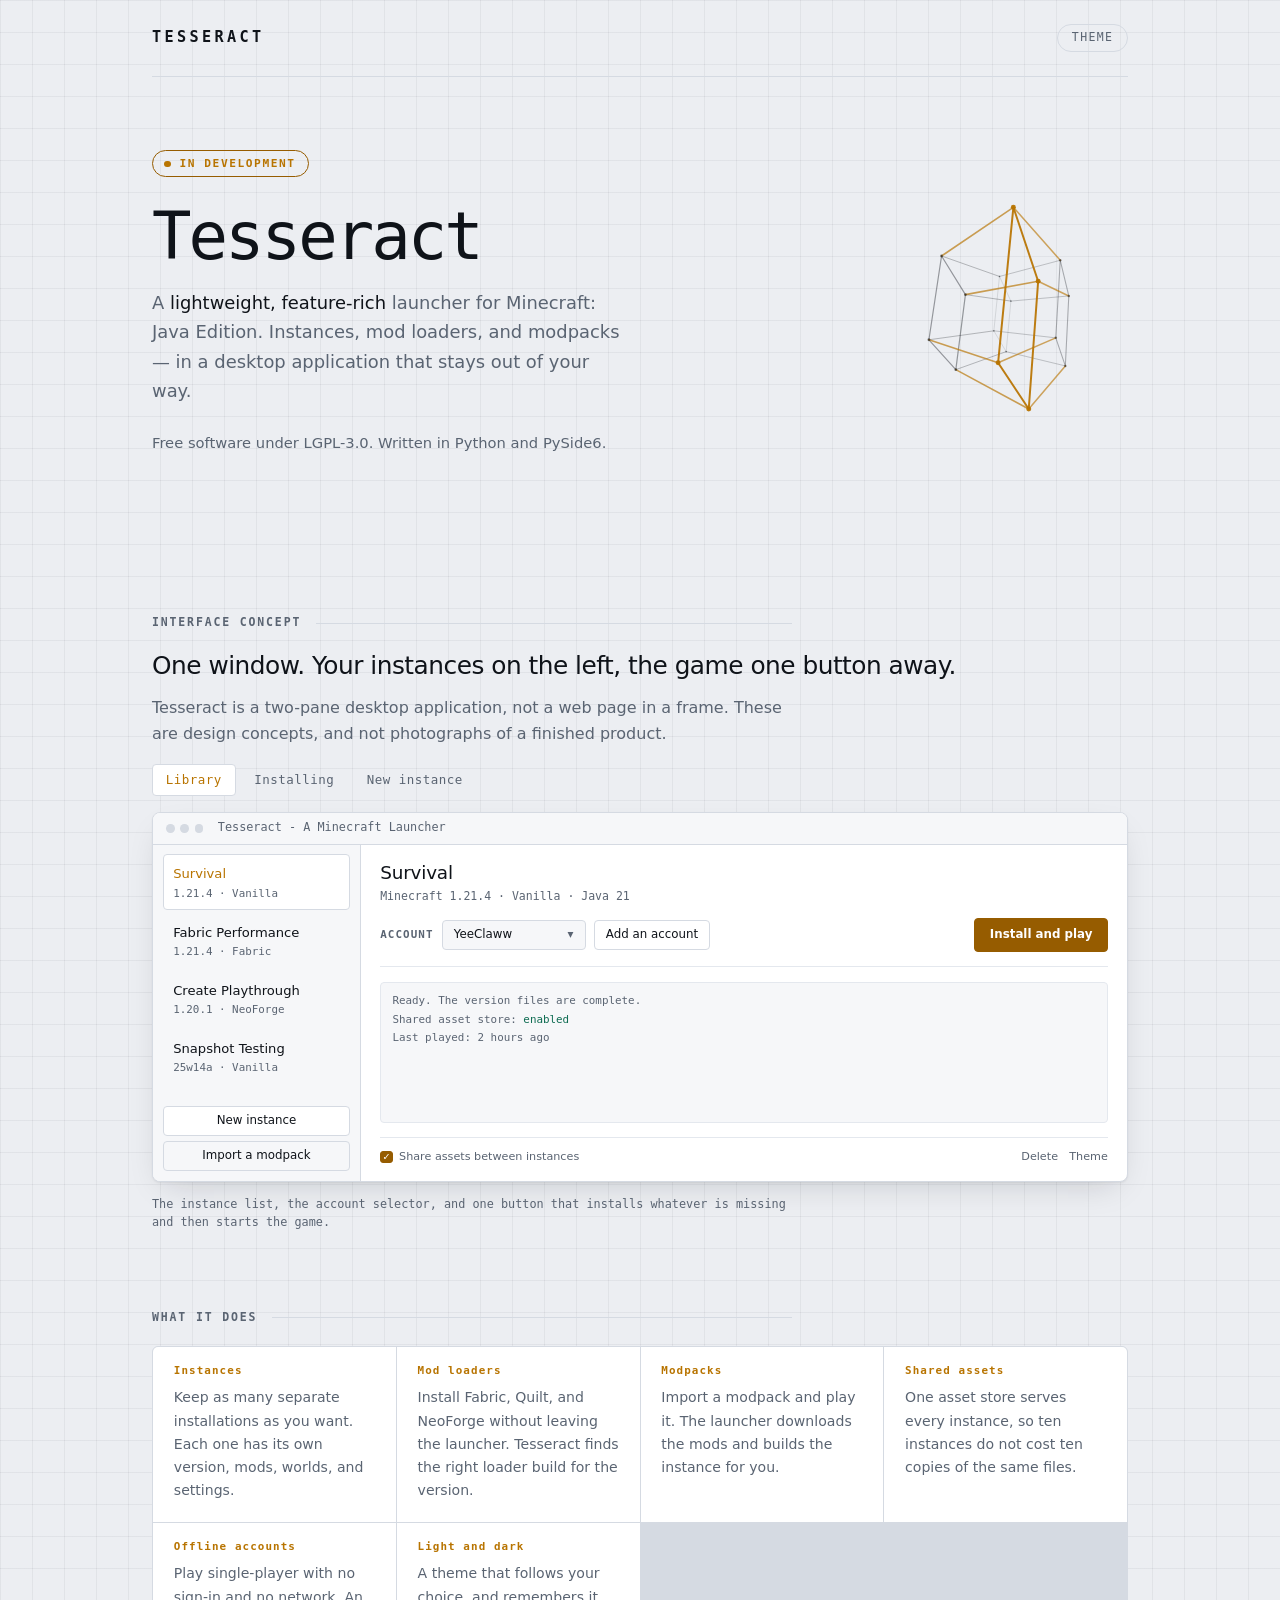
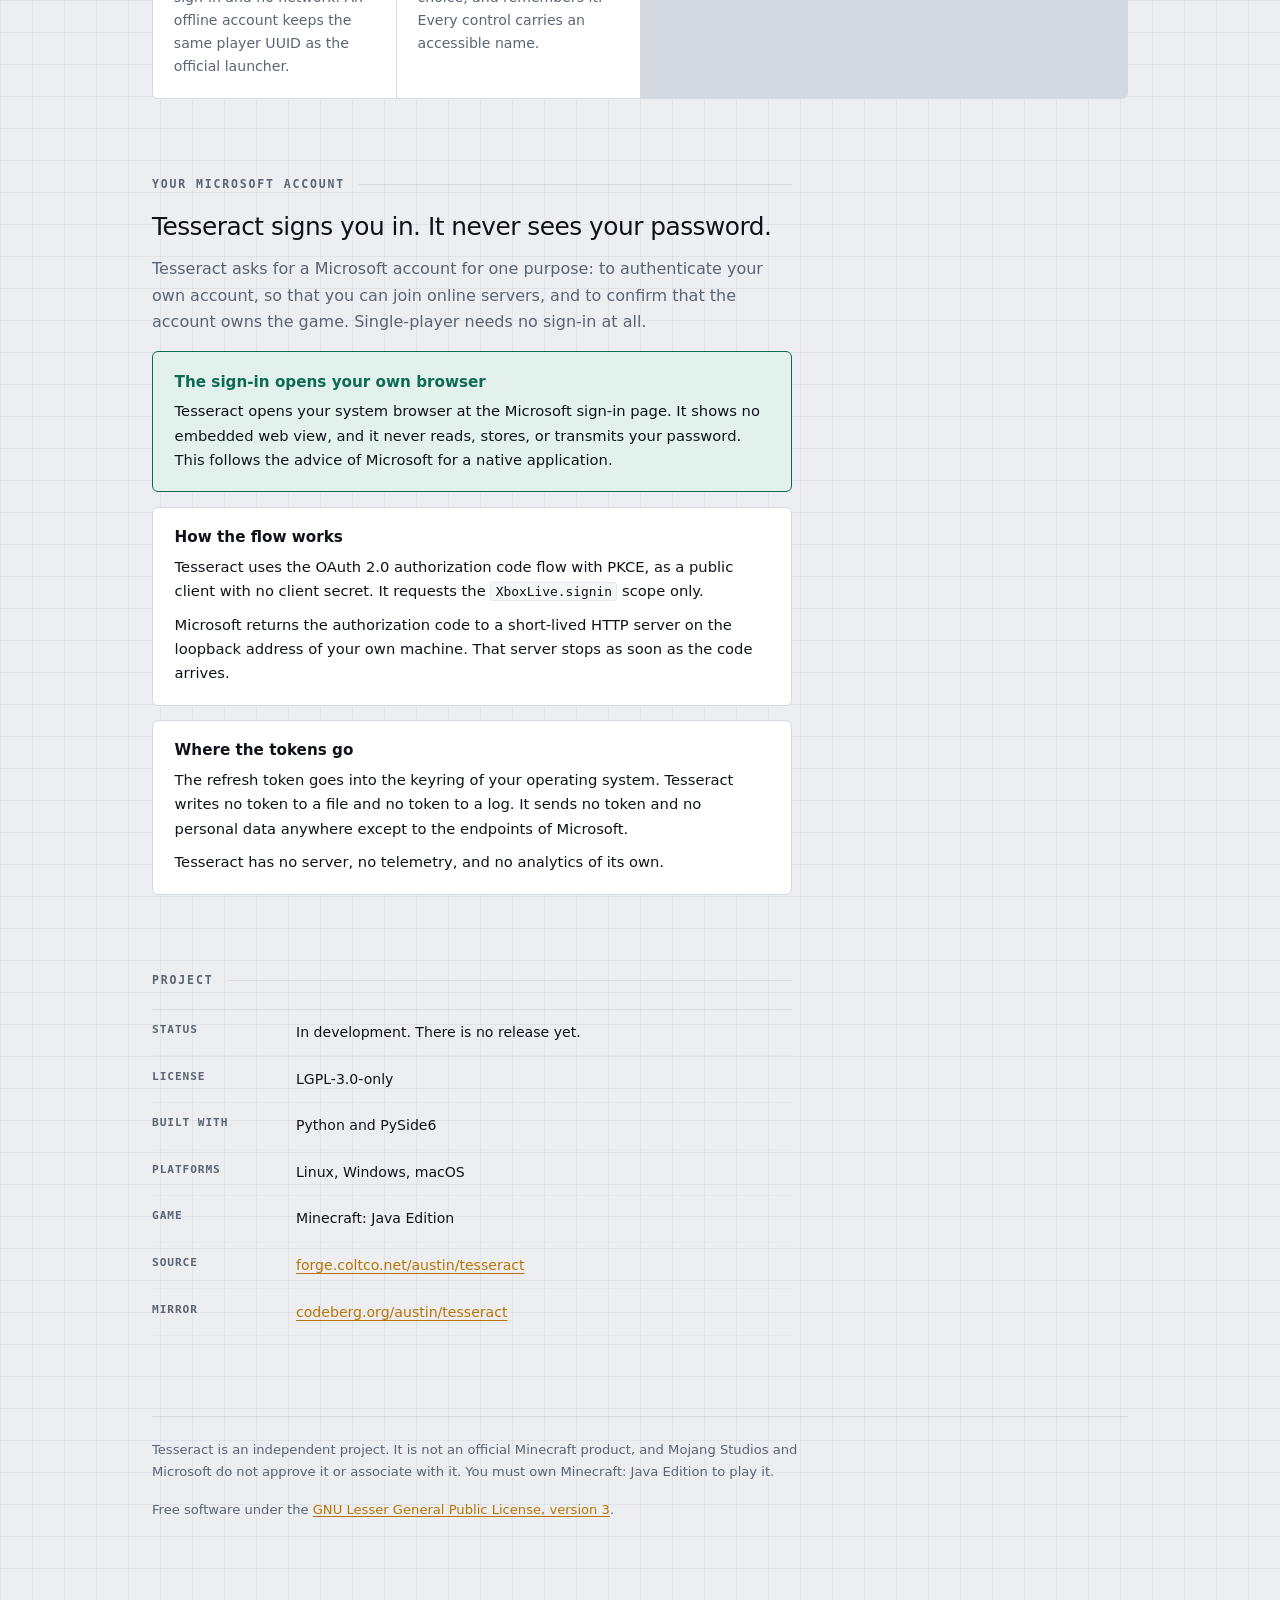
==== site/index.html @ 6c9c9615 "Add the project page" ====
<!doctype html>
<html lang="en">
<head>
<meta charset="utf-8">
<meta name="viewport" content="width=device-width, initial-scale=1">
<title>Tesseract</title>
<meta name="description" content="Tesseract is a free and open-source Minecraft launcher, written in Python and PySide6, licensed under LGPL-3.0.">
<style>
  /* ---------------------------------------------------------------
     Tokens. The bare :root block is the complete light palette.
     The two blocks after it redefine tokens only.
     --------------------------------------------------------------- */

  :root {
    --bg:        #eceef2;
    --panel:     #ffffff;
    --panel-2:   #f6f7f9;
    --line:      #d5dae2;
    --line-soft: #e4e8ee;
    --ink:       #0f1319;
    --muted:     #5a6472;
    --accent:    #965c00;
    --accent-hi: #b87400;
    --on-accent: #ffffff;
    --ok:        #0d6b51;
    --ok-bg:     #e2f1ec;
    --grid:      rgba(15, 19, 25, 0.05);
    --shadow:    0 1px 2px rgba(15,19,25,.06), 0 12px 32px -12px rgba(15,19,25,.18);
  }

  @media (prefers-color-scheme: dark) {
    :root:not([data-theme="light"]) {
      --bg:        #0c0f14;
      --panel:     #131820;
      --panel-2:   #19202a;
      --line:      #252d3a;
      --line-soft: #1c232e;
      --ink:       #e4e9f0;
      --muted:     #8a95a5;
      --accent:    #ffc061;
      --accent-hi: #ffd493;
      --on-accent: #1a1206;
      --ok:        #4fd6ab;
      --ok-bg:     #10251f;
      --grid:      rgba(255, 255, 255, 0.035);
      --shadow:    0 1px 2px rgba(0,0,0,.4), 0 16px 40px -16px rgba(0,0,0,.7);
    }
  }

  :root[data-theme="dark"] {
    --bg:        #0c0f14;
    --panel:     #131820;
    --panel-2:   #19202a;
    --line:      #252d3a;
    --line-soft: #1c232e;
    --ink:       #e4e9f0;
    --muted:     #8a95a5;
    --accent:    #ffc061;
    --accent-hi: #ffd493;
    --on-accent: #1a1206;
    --ok:        #4fd6ab;
    --ok-bg:     #10251f;
    --grid:      rgba(255, 255, 255, 0.035);
    --shadow:    0 1px 2px rgba(0,0,0,.4), 0 16px 40px -16px rgba(0,0,0,.7);
  }

  :root {
    --mono: ui-monospace, "JetBrains Mono", "SF Mono", "DejaVu Sans Mono", Menlo, Consolas, monospace;
    --sans: system-ui, -apple-system, "Segoe UI", Cantarell, "Noto Sans", Ubuntu, sans-serif;
    --col:  40rem;
  }

  * { box-sizing: border-box; }

  html { scroll-behavior: smooth; }

  body {
    margin: 0;
    background-color: var(--bg);
    /* Drafting grid. Two hairlines, offset so the content sits on the sheet. */
    background-image:
      linear-gradient(var(--grid) 1px, transparent 1px),
      linear-gradient(90deg, var(--grid) 1px, transparent 1px);
    background-size: 2rem 2rem;
    color: var(--ink);
    font: 400 16px/1.65 var(--sans);
    -webkit-font-smoothing: antialiased;
  }

  @media (prefers-reduced-motion: reduce) {
    html { scroll-behavior: auto; }
    *, *::before, *::after {
      animation-duration: .001ms !important;
      transition-duration: .001ms !important;
    }
  }

  .sheet {
    max-width: 64rem;
    margin: 0 auto;
    padding: 0 1.5rem 6rem;
  }

  /* ---------------------------------------------------------------
     Shared type
     --------------------------------------------------------------- */

  .eyebrow {
    font: 600 .72rem/1 var(--mono);
    letter-spacing: .16em;
    text-transform: uppercase;
    color: var(--muted);
    display: flex;
    align-items: center;
    gap: .9rem;
    margin: 0 0 1.4rem;
  }

  .eyebrow::after {
    content: "";
    flex: 1;
    height: 1px;
    background: var(--line);
  }

  h2 {
    font: 500 1.55rem/1.25 var(--sans);
    letter-spacing: -.02em;
    text-wrap: balance;
    margin: 0 0 .8rem;
  }

  h3 {
    font: 600 .95rem/1.4 var(--sans);
    margin: 0 0 .4rem;
  }

  p { margin: 0 0 1rem; max-width: var(--col); }

  a { color: var(--accent-hi); text-underline-offset: .18em; }
  a:focus-visible,
  button:focus-visible {
    outline: 2px solid var(--accent-hi);
    outline-offset: 2px;
    border-radius: 2px;
  }

  code {
    font: .875em/1.5 var(--mono);
    background: var(--panel-2);
    border: 1px solid var(--line-soft);
    border-radius: 3px;
    padding: .08em .34em;
  }

  section { margin-top: 5rem; }

  /* ---------------------------------------------------------------
     Masthead
     --------------------------------------------------------------- */

  .masthead {
    display: flex;
    align-items: center;
    justify-content: space-between;
    gap: 1rem;
    padding: 1.5rem 0;
    border-bottom: 1px solid var(--line);
  }

  .wordmark {
    font: 600 .95rem/1 var(--mono);
    letter-spacing: .22em;
    text-transform: uppercase;
  }

  .theme-toggle {
    font: 500 .72rem/1 var(--mono);
    letter-spacing: .12em;
    text-transform: uppercase;
    color: var(--muted);
    background: transparent;
    border: 1px solid var(--line);
    border-radius: 999px;
    padding: .45rem .85rem;
    cursor: pointer;
    transition: color .15s, border-color .15s;
  }

  .theme-toggle:hover { color: var(--ink); border-color: var(--muted); }

  /* ---------------------------------------------------------------
     Hero
     --------------------------------------------------------------- */

  .hero {
    display: grid;
    grid-template-columns: 1fr 15rem;
    gap: 3rem;
    align-items: center;
    padding: 4.5rem 0 3.5rem;
  }

  .hero h1 {
    font: 500 clamp(2.6rem, 7vw, 4.1rem)/1.02 var(--mono);
    letter-spacing: -.045em;
    margin: 0 0 1.1rem;
  }

  .hero .lede {
    font-size: 1.12rem;
    color: var(--muted);
    max-width: 30rem;
    margin-bottom: 1.6rem;
  }

  .hero .lede strong { color: var(--ink); font-weight: 500; }

  #tesseract {
    width: 100%;
    height: auto;
    aspect-ratio: 1;
    display: block;
  }

  .status {
    display: inline-flex;
    align-items: center;
    gap: .55rem;
    font: 600 .7rem/1 var(--mono);
    letter-spacing: .14em;
    text-transform: uppercase;
    color: var(--accent-hi);
    border: 1px solid var(--accent);
    border-radius: 999px;
    padding: .45rem .8rem .45rem .7rem;
    margin-bottom: 1.6rem;
  }

  .status .dot {
    width: .4rem; height: .4rem;
    border-radius: 50%;
    background: currentColor;
  }

  /* ---------------------------------------------------------------
     Mockups
     --------------------------------------------------------------- */

  .tabs {
    display: flex;
    gap: .3rem;
    margin-bottom: 1rem;
    flex-wrap: wrap;
  }

  .tab {
    font: 500 .78rem/1 var(--mono);
    letter-spacing: .04em;
    color: var(--muted);
    background: transparent;
    border: 1px solid transparent;
    border-radius: 4px;
    padding: .55rem .8rem;
    cursor: pointer;
    transition: color .15s, background .15s, border-color .15s;
  }

  .tab:hover { color: var(--ink); }

  .tab[aria-selected="true"] {
    color: var(--accent-hi);
    border-color: var(--line);
    background: var(--panel);
  }

  .shot { display: none; }
  .shot.is-active { display: block; }

  /* The fake application window. */
  .app {
    border: 1px solid var(--line);
    border-radius: 8px;
    overflow: hidden;
    background: var(--panel);
    box-shadow: var(--shadow);
    font-size: .8rem;
  }

  .app-bar {
    display: flex;
    align-items: center;
    gap: .5rem;
    padding: .6rem .8rem;
    background: var(--panel-2);
    border-bottom: 1px solid var(--line);
  }

  .app-bar .lights { display: flex; gap: .35rem; }
  .app-bar .lights i {
    width: .55rem; height: .55rem;
    border-radius: 50%;
    background: var(--line);
    display: block;
  }

  .app-bar .name {
    font: 500 .74rem/1 var(--mono);
    color: var(--muted);
    margin-left: .4rem;
  }

  .app-body {
    display: grid;
    grid-template-columns: 13rem 1fr;
    min-height: 21rem;
  }

  .side {
    border-right: 1px solid var(--line);
    background: var(--panel-2);
    display: flex;
    flex-direction: column;
    padding: .6rem;
    gap: .5rem;
  }

  .side .list { display: flex; flex-direction: column; gap: .15rem; flex: 1; }

  .row {
    padding: .5rem .6rem;
    border-radius: 4px;
    color: var(--muted);
    display: flex;
    flex-direction: column;
    gap: .12rem;
    border: 1px solid transparent;
  }

  .row b { font-weight: 500; color: var(--ink); font-size: .82rem; }
  .row span { font: .68rem/1.3 var(--mono); }

  .row.sel {
    background: var(--panel);
    border-color: var(--line);
  }
  .row.sel b { color: var(--accent-hi); }

  .side .actions { display: flex; flex-direction: column; gap: .35rem; }

  .btn {
    font: 500 .74rem/1 var(--sans);
    padding: .5rem .7rem;
    border-radius: 4px;
    border: 1px solid var(--line);
    background: var(--panel);
    color: var(--ink);
    text-align: center;
  }

  .btn.primary {
    background: var(--accent);
    border-color: var(--accent);
    color: var(--on-accent);
    font-weight: 600;
    padding: .62rem .9rem;
  }

  .btn.ghost { background: transparent; }

  .detail { padding: 1.1rem 1.2rem; display: flex; flex-direction: column; gap: .9rem; }

  .detail .h {
    font: 500 1.15rem/1.2 var(--sans);
    letter-spacing: -.01em;
  }

  .detail .sub { font: .72rem/1.4 var(--mono); color: var(--muted); margin-top: .2rem; }

  .controls {
    display: flex;
    align-items: center;
    gap: .5rem;
    flex-wrap: wrap;
    padding-bottom: .9rem;
    border-bottom: 1px solid var(--line-soft);
  }

  .controls .label {
    font: 600 .68rem/1 var(--mono);
    letter-spacing: .1em;
    text-transform: uppercase;
    color: var(--muted);
  }

  .select {
    font: .74rem/1 var(--sans);
    padding: .5rem .7rem;
    border: 1px solid var(--line);
    border-radius: 4px;
    background: var(--panel-2);
    color: var(--ink);
    display: flex;
    align-items: center;
    gap: .5rem;
    min-width: 9rem;
    justify-content: space-between;
  }

  .select::after { content: "\25BE"; color: var(--muted); }

  .spacer { flex: 1; }

  .bar {
    height: .4rem;
    border-radius: 999px;
    background: var(--line-soft);
    overflow: hidden;
  }

  .bar i { display: block; height: 100%; background: var(--accent); border-radius: 999px; }

  .barline {
    display: flex;
    justify-content: space-between;
    font: .68rem/1 var(--mono);
    color: var(--muted);
    margin-bottom: .4rem;
  }

  .log {
    flex: 1;
    background: var(--panel-2);
    border: 1px solid var(--line-soft);
    border-radius: 4px;
    padding: .6rem .7rem;
    font: .68rem/1.7 var(--mono);
    color: var(--muted);
    overflow: hidden;
    min-height: 6rem;
  }

  .log b { color: var(--ok); font-weight: 500; }
  .log em { color: var(--accent-hi); font-style: normal; }

  .foot {
    display: flex;
    align-items: center;
    gap: .7rem;
    font: .7rem/1 var(--sans);
    color: var(--muted);
    padding-top: .8rem;
    border-top: 1px solid var(--line-soft);
  }

  .check { display: flex; align-items: center; gap: .4rem; }
  .check i {
    width: .78rem; height: .78rem;
    border: 1px solid var(--accent);
    background: var(--accent);
    border-radius: 3px;
    display: grid;
    place-items: center;
    font-size: .6rem;
    color: var(--panel);
    font-style: normal;
  }

  /* The new-instance form. */
  .form { padding: 1.4rem 1.5rem; display: flex; flex-direction: column; gap: 1rem; max-width: 30rem; }
  .field { display: flex; flex-direction: column; gap: .35rem; }
  .field .label {
    font: 600 .68rem/1 var(--mono);
    letter-spacing: .1em;
    text-transform: uppercase;
    color: var(--muted);
  }
  .input {
    font: .8rem/1 var(--sans);
    padding: .58rem .7rem;
    border: 1px solid var(--line);
    border-radius: 4px;
    background: var(--panel-2);
  }
  .chips { display: flex; gap: .35rem; flex-wrap: wrap; }
  .chip {
    font: 500 .72rem/1 var(--mono);
    padding: .45rem .7rem;
    border: 1px solid var(--line);
    border-radius: 999px;
    color: var(--muted);
  }
  .chip.on { border-color: var(--accent); color: var(--accent-hi); background: var(--panel); }

  .caption {
    font: .74rem/1.5 var(--mono);
    color: var(--muted);
    margin-top: .9rem;
  }

  /* ---------------------------------------------------------------
     Feature grid, panels, facts
     --------------------------------------------------------------- */

  .grid {
    display: grid;
    grid-template-columns: repeat(auto-fit, minmax(15rem, 1fr));
    gap: 1px;
    background: var(--line);
    border: 1px solid var(--line);
    border-radius: 6px;
    overflow: hidden;
  }

  .cell { background: var(--panel); padding: 1.2rem 1.3rem; }
  .cell .n {
    font: 600 .68rem/1 var(--mono);
    letter-spacing: .1em;
    color: var(--accent-hi);
    display: block;
    margin-bottom: .6rem;
  }
  .cell p { font-size: .88rem; color: var(--muted); margin: 0; }

  .panel {
    background: var(--panel);
    border: 1px solid var(--line);
    border-radius: 6px;
    padding: 1.2rem 1.35rem;
  }
  .panel p { font-size: .92rem; margin-bottom: .6rem; }
  .panel p:last-child { margin-bottom: 0; }

  .panel.key {
    background: var(--ok-bg);
    border-color: var(--ok);
  }
  .panel.key h3 { color: var(--ok); }

  .stack { display: flex; flex-direction: column; gap: .9rem; max-width: var(--col); }

  dl {
    margin: 0;
    display: grid;
    grid-template-columns: 9rem 1fr;
    gap: 0;
    max-width: var(--col);
    border-top: 1px solid var(--line);
  }
  dt, dd {
    padding: .7rem 0;
    border-bottom: 1px solid var(--line-soft);
    margin: 0;
    font-size: .88rem;
  }
  dt { font: 600 .7rem/1.6 var(--mono); letter-spacing: .08em; text-transform: uppercase; color: var(--muted); }

  footer {
    margin-top: 5rem;
    padding-top: 1.4rem;
    border-top: 1px solid var(--line);
    font-size: .82rem;
    color: var(--muted);
  }

  footer p { max-width: 44rem; }

  /* ---------------------------------------------------------------
     Narrow screens
     --------------------------------------------------------------- */

  @media (max-width: 52rem) {
    .hero { grid-template-columns: 1fr; gap: 2rem; padding-top: 3rem; }
    #tesseract { max-width: 12rem; }
    .app-body { grid-template-columns: 1fr; }
    .side { border-right: 0; border-bottom: 1px solid var(--line); }
    .side .list { flex-direction: row; overflow-x: auto; }
    .side .row { min-width: 9rem; }
    .side .actions { flex-direction: row; }
    .side .actions .btn { flex: 1; }
  }

  @media (max-width: 34rem) {
    dl { grid-template-columns: 1fr; }
    dt { padding-bottom: 0; border-bottom: 0; }
    dd { padding-top: .15rem; }
  }
</style>
</head>
<body>
<div class="sheet">

  <div class="masthead">
    <div class="wordmark">Tesseract</div>
    <button class="theme-toggle" id="theme" type="button">Theme</button>
  </div>

  <!-- ============================== Hero ============================== -->

  <div class="hero">
    <div>
      <div class="status"><span class="dot"></span>In development</div>
      <h1>Tesseract</h1>
      <p class="lede">
        A <strong>lightweight, feature-rich</strong> launcher for Minecraft:
        Java Edition. Instances, mod loaders, and modpacks — in a desktop
        application that stays out of your way.
      </p>
      <p class="lede" style="font-size:.92rem">
        Free software under LGPL-3.0. Written in Python and PySide6.
      </p>
    </div>
    <canvas id="tesseract" width="440" height="440" aria-label="A rotating four-dimensional hypercube."></canvas>
  </div>

  <!-- ============================ Interface ============================ -->

  <section>
    <p class="eyebrow">Interface concept</p>
    <h2>One window. Your instances on the left, the game one button away.</h2>
    <p style="color:var(--muted)">
      Tesseract is a two-pane desktop application, not a web page in a frame.
      These are design concepts, and not photographs of a finished product.
    </p>

    <div class="tabs" role="tablist" aria-label="Interface states">
      <button class="tab" role="tab" aria-selected="true"  aria-controls="s1" id="t1" type="button">Library</button>
      <button class="tab" role="tab" aria-selected="false" aria-controls="s2" id="t2" type="button">Installing</button>
      <button class="tab" role="tab" aria-selected="false" aria-controls="s3" id="t3" type="button">New instance</button>
    </div>

    <!-- ---- 1. Library ---- -->
    <div class="shot is-active" id="s1" role="tabpanel" aria-labelledby="t1">
      <div class="app">
        <div class="app-bar">
          <div class="lights"><i></i><i></i><i></i></div>
          <div class="name">Tesseract - A Minecraft Launcher</div>
        </div>
        <div class="app-body">
          <div class="side">
            <div class="list">
              <div class="row sel"><b>Survival</b><span>1.21.4 &middot; Vanilla</span></div>
              <div class="row"><b>Fabric Performance</b><span>1.21.4 &middot; Fabric</span></div>
              <div class="row"><b>Create Playthrough</b><span>1.20.1 &middot; NeoForge</span></div>
              <div class="row"><b>Snapshot Testing</b><span>25w14a &middot; Vanilla</span></div>
            </div>
            <div class="actions">
              <div class="btn">New instance</div>
              <div class="btn ghost">Import a modpack</div>
            </div>
          </div>
          <div class="detail">
            <div>
              <div class="h">Survival</div>
              <div class="sub">Minecraft 1.21.4 &middot; Vanilla &middot; Java 21</div>
            </div>
            <div class="controls">
              <span class="label">Account</span>
              <div class="select"><span>YeeClaww</span></div>
              <div class="btn ghost">Add an account</div>
              <div class="spacer"></div>
              <div class="btn primary">Install and play</div>
            </div>
            <div class="log">
              Ready. The version files are complete.<br>
              Shared asset store: <b>enabled</b><br>
              Last played: 2 hours ago
            </div>
            <div class="foot">
              <span class="check"><i>&check;</i> Share assets between instances</span>
              <div class="spacer"></div>
              <span>Delete</span>
              <span>Theme</span>
            </div>
          </div>
        </div>
      </div>
      <p class="caption">The instance list, the account selector, and one button that installs whatever is missing and then starts the game.</p>
    </div>

    <!-- ---- 2. Installing ---- -->
    <div class="shot" id="s2" role="tabpanel" aria-labelledby="t2" hidden>
      <div class="app">
        <div class="app-bar">
          <div class="lights"><i></i><i></i><i></i></div>
          <div class="name">Tesseract - A Minecraft Launcher</div>
        </div>
        <div class="app-body">
          <div class="side">
            <div class="list">
              <div class="row"><b>Survival</b><span>1.21.4 &middot; Vanilla</span></div>
              <div class="row sel"><b>Fabric Performance</b><span>1.21.4 &middot; Fabric</span></div>
              <div class="row"><b>Create Playthrough</b><span>1.20.1 &middot; NeoForge</span></div>
              <div class="row"><b>Snapshot Testing</b><span>25w14a &middot; Vanilla</span></div>
            </div>
            <div class="actions">
              <div class="btn">New instance</div>
              <div class="btn ghost">Import a modpack</div>
            </div>
          </div>
          <div class="detail">
            <div>
              <div class="h">Fabric Performance</div>
              <div class="sub">Minecraft 1.21.4 &middot; Fabric 0.16.10 &middot; Java 21</div>
            </div>
            <div class="controls">
              <span class="label">Account</span>
              <div class="select"><span>YeeClaww</span></div>
              <div class="btn ghost">Add an account</div>
              <div class="spacer"></div>
              <div class="btn primary">Cancel</div>
            </div>
            <div>
              <div class="barline"><span>Download the assets</span><span>68%</span></div>
              <div class="bar"><i style="width:68%"></i></div>
            </div>
            <div class="log">
              <b>&check;</b> Read the version manifest<br>
              <b>&check;</b> Download the client, 1.21.4<br>
              <b>&check;</b> Install Fabric 0.16.10<br>
              <b>&check;</b> Check Java 21<br>
              <em>&rarr;</em> Download the assets &mdash; 1,412 of 2,079 files
            </div>
            <div class="foot">
              <span class="check"><i>&check;</i> Share assets between instances</span>
              <div class="spacer"></div>
              <span>Delete</span>
              <span>Theme</span>
            </div>
          </div>
        </div>
      </div>
      <p class="caption">Every download reports progress. The work happens off the interface thread, so the window never freezes.</p>
    </div>

    <!-- ---- 3. New instance ---- -->
    <div class="shot" id="s3" role="tabpanel" aria-labelledby="t3" hidden>
      <div class="app">
        <div class="app-bar">
          <div class="lights"><i></i><i></i><i></i></div>
          <div class="name">New instance</div>
        </div>
        <div class="form">
          <div class="field">
            <span class="label">Name</span>
            <div class="input">Create Playthrough</div>
          </div>
          <div class="field">
            <span class="label">Minecraft version</span>
            <div class="select" style="min-width:auto"><span>1.20.1 &nbsp;&middot;&nbsp; Release</span></div>
          </div>
          <div class="field">
            <span class="label">Mod loader</span>
            <div class="chips">
              <span class="chip">None</span>
              <span class="chip">Fabric</span>
              <span class="chip">Quilt</span>
              <span class="chip on">NeoForge</span>
            </div>
          </div>
          <div class="field">
            <span class="label">Loader version</span>
            <div class="select" style="min-width:auto"><span>47.1.106 &nbsp;&middot;&nbsp; Recommended</span></div>
          </div>
          <div class="controls" style="border:0;padding:0">
            <div class="spacer"></div>
            <div class="btn ghost">Cancel</div>
            <div class="btn primary">Create</div>
          </div>
        </div>
      </div>
      <p class="caption">Pick a version, pick a loader. Tesseract resolves the rest when you first press play.</p>
    </div>
  </section>

  <!-- ============================ Features ============================ -->

  <section>
    <p class="eyebrow">What it does</p>
    <div class="grid">
      <div class="cell">
        <span class="n">Instances</span>
        <p>Keep as many separate installations as you want. Each one has its own version, mods, worlds, and settings.</p>
      </div>
      <div class="cell">
        <span class="n">Mod loaders</span>
        <p>Install Fabric, Quilt, and NeoForge without leaving the launcher. Tesseract finds the right loader build for the version.</p>
      </div>
      <div class="cell">
        <span class="n">Modpacks</span>
        <p>Import a modpack and play it. The launcher downloads the mods and builds the instance for you.</p>
      </div>
      <div class="cell">
        <span class="n">Shared assets</span>
        <p>One asset store serves every instance, so ten instances do not cost ten copies of the same files.</p>
      </div>
      <div class="cell">
        <span class="n">Offline accounts</span>
        <p>Play single-player with no sign-in and no network. An offline account keeps the same player UUID as the official launcher.</p>
      </div>
      <div class="cell">
        <span class="n">Light and dark</span>
        <p>A theme that follows your choice, and remembers it. Every control carries an accessible name.</p>
      </div>
    </div>
  </section>

  <!-- ============================= Account ============================= -->

  <section>
    <p class="eyebrow">Your Microsoft account</p>
    <h2>Tesseract signs you in. It never sees your password.</h2>
    <p style="color:var(--muted)">
      Tesseract asks for a Microsoft account for one purpose: to authenticate
      your own account, so that you can join online servers, and to confirm that
      the account owns the game. Single-player needs no sign-in at all.
    </p>

    <div class="stack">
      <div class="panel key">
        <h3>The sign-in opens your own browser</h3>
        <p>
          Tesseract opens your system browser at the Microsoft sign-in page. It
          shows no embedded web view, and it never reads, stores, or transmits
          your password. This follows the advice of Microsoft for a native
          application.
        </p>
      </div>

      <div class="panel">
        <h3>How the flow works</h3>
        <p>
          Tesseract uses the OAuth 2.0 authorization code flow with PKCE, as a
          public client with no client secret. It requests the
          <code>XboxLive.signin</code> scope only.
        </p>
        <p>
          Microsoft returns the authorization code to a short-lived HTTP server
          on the loopback address of your own machine. That server stops as soon
          as the code arrives.
        </p>
      </div>

      <div class="panel">
        <h3>Where the tokens go</h3>
        <p>
          The refresh token goes into the keyring of your operating system.
          Tesseract writes no token to a file and no token to a log. It sends no
          token and no personal data anywhere except to the endpoints of
          Microsoft.
        </p>
        <p>
          Tesseract has no server, no telemetry, and no analytics of its own.
        </p>
      </div>
    </div>
  </section>

  <!-- ============================== Facts ============================== -->

  <section>
    <p class="eyebrow">Project</p>
    <dl>
      <dt>Status</dt>
      <dd>In development. There is no release yet.</dd>
      <dt>License</dt>
      <dd>LGPL-3.0-only</dd>
      <dt>Built with</dt>
      <dd>Python and PySide6</dd>
      <dt>Platforms</dt>
      <dd>Linux, Windows, macOS</dd>
      <dt>Game</dt>
      <dd>Minecraft: Java Edition</dd>
      <dt>Source</dt>
      <dd><a href="https://forge.coltco.net/austin/tesseract">forge.coltco.net/austin/tesseract</a></dd>
      <dt>Mirror</dt>
      <dd><a href="https://codeberg.org/austin/tesseract">codeberg.org/austin/tesseract</a></dd>
    </dl>
  </section>

  <footer>
    <p>
      Tesseract is an independent project. It is not an official Minecraft
      product, and Mojang Studios and Microsoft do not approve it or associate
      with it. You must own Minecraft: Java Edition to play it.
    </p>
    <p>
      Free software under the
      <a href="https://www.gnu.org/licenses/lgpl-3.0.html">GNU Lesser General Public License, version 3</a>.
    </p>
  </footer>

</div>

<script>
(function () {
  "use strict";

  /* ---- Theme toggle. Mirrors the toggle inside the launcher. ---- */
  var root = document.documentElement;
  var button = document.getElementById("theme");
  var saved = null;
  try { saved = localStorage.getItem("tesseract-theme"); } catch (e) {}
  if (saved) root.setAttribute("data-theme", saved);

  button.addEventListener("click", function () {
    var dark = window.matchMedia("(prefers-color-scheme: dark)").matches;
    var now = root.getAttribute("data-theme") || (dark ? "dark" : "light");
    var next = now === "dark" ? "light" : "dark";
    root.setAttribute("data-theme", next);
    try { localStorage.setItem("tesseract-theme", next); } catch (e) {}
  });

  /* ---- Mockup tabs ---- */
  var tabs = Array.prototype.slice.call(document.querySelectorAll(".tab"));
  tabs.forEach(function (tab, index) {
    tab.addEventListener("click", function () {
      tabs.forEach(function (other) {
        var panel = document.getElementById(other.getAttribute("aria-controls"));
        var on = other === tab;
        other.setAttribute("aria-selected", on ? "true" : "false");
        panel.classList.toggle("is-active", on);
        panel.hidden = !on;
      });
    });
    tab.addEventListener("keydown", function (event) {
      var step = event.key === "ArrowRight" ? 1 : event.key === "ArrowLeft" ? -1 : 0;
      if (!step) return;
      event.preventDefault();
      var next = tabs[(index + step + tabs.length) % tabs.length];
      next.focus();
      next.click();
    });
  });

  /* ---- The hypercube ----------------------------------------------
     Sixteen corners at every combination of plus and minus one, joined
     by thirty-two edges. Each corner turns in three planes of
     four-space. The result goes to three-space, and then to the screen.

     Both cameras stand far enough back that a divisor never approaches
     zero. The widest reach of the shape is measured once, across the
     whole turn, so the drawing always stays inside the canvas.
     ------------------------------------------------------------------ */

  var canvas = document.getElementById("tesseract");
  var ctx = canvas.getContext("2d");

  var D4 = 3.1;   // How far the camera stands along the w axis.
  var D3 = 4.4;   // How far the camera stands along the z axis.

  var corners = [];
  for (var i = 0; i < 16; i++) {
    corners.push([
      (i & 1) ? 1 : -1,
      (i & 2) ? 1 : -1,
      (i & 4) ? 1 : -1,
      (i & 8) ? 1 : -1
    ]);
  }

  // An edge joins two corners that differ in exactly one coordinate.
  var edges = [];
  for (var a = 0; a < 16; a++) {
    for (var bit = 0; bit < 4; bit++) {
      var b = a ^ (1 << bit);
      if (b > a) edges.push([a, b]);
    }
  }

  function turn(p, i, j, angle) {
    var c = Math.cos(angle), s = Math.sin(angle);
    var out = p.slice();
    out[i] = p[i] * c - p[j] * s;
    out[j] = p[i] * s + p[j] * c;
    return out;
  }

  function project(time) {
    var out = [];
    for (var n = 0; n < corners.length; n++) {
      var p = corners[n];
      p = turn(p, 0, 3, time * 0.00024);   // the x-w plane
      p = turn(p, 1, 2, time * 0.00015);   // the y-z plane
      p = turn(p, 0, 2, time * 0.00008);   // the x-z plane

      var w = 1 / (D4 - p[3]);             // four-space to three-space
      var d = 1 / (D3 - p[2] * w);         // three-space to the screen
      out.push({ x: p[0] * w * d, y: p[1] * w * d, near: w });
    }
    return out;
  }

  // Measure the widest reach once. After this the shape cannot clip.
  var reach = 0;
  for (var t = 0; t < 600000; t += 450) {
    var sample = project(t);
    for (var s = 0; s < sample.length; s++) {
      var r = Math.sqrt(sample[s].x * sample[s].x + sample[s].y * sample[s].y);
      if (r > reach) reach = r;
    }
  }
  reach *= 1.02;

  // The nearest and the furthest a corner can sit along the w axis.
  var far = 1 / (D4 + Math.SQRT2), close = 1 / (D4 - Math.SQRT2);

  function draw(time) {
    var size = canvas.clientWidth || 300;
    var dpr = window.devicePixelRatio || 1;
    if (canvas.width !== Math.round(size * dpr)) {
      canvas.width = canvas.height = Math.round(size * dpr);
    }
    ctx.setTransform(dpr, 0, 0, dpr, 0, 0);
    ctx.clearRect(0, 0, size, size);

    var style = getComputedStyle(root);
    var ink = style.getPropertyValue("--ink").trim();
    var accent = style.getPropertyValue("--accent-hi").trim();

    var scale = (size / 2 - 7) / reach;
    var pts = project(time);
    for (var n = 0; n < pts.length; n++) {
      pts[n].sx = size / 2 + pts[n].x * scale;
      pts[n].sy = size / 2 + pts[n].y * scale;
      pts[n].k = Math.max(0, Math.min(1, (pts[n].near - far) / (close - far)));
    }

    // The furthest edges go down first, so the nearest sit on top.
    var order = edges.slice().sort(function (e1, e2) {
      return (pts[e1[0]].k + pts[e1[1]].k) - (pts[e2[0]].k + pts[e2[1]].k);
    });

    ctx.lineCap = "round";
    for (var e = 0; e < order.length; e++) {
      var u = pts[order[e][0]], v = pts[order[e][1]];
      var k = (u.k + v.k) / 2;
      ctx.globalAlpha = 0.14 + k * 0.8;
      ctx.strokeStyle = k > 0.55 ? accent : ink;
      ctx.lineWidth = 0.8 + k * 1.2;
      ctx.beginPath();
      ctx.moveTo(u.sx, u.sy);
      ctx.lineTo(v.sx, v.sy);
      ctx.stroke();
    }

    for (var c = 0; c < pts.length; c++) {
      ctx.globalAlpha = 0.3 + pts[c].k * 0.65;
      ctx.fillStyle = pts[c].k > 0.55 ? accent : ink;
      ctx.beginPath();
      ctx.arc(pts[c].sx, pts[c].sy, 0.9 + pts[c].k * 1.6, 0, Math.PI * 2);
      ctx.fill();
    }
    ctx.globalAlpha = 1;
  }

  var still = window.matchMedia("(prefers-reduced-motion: reduce)");
  function loop(t) { draw(t); if (!still.matches) requestAnimationFrame(loop); }
  if (still.matches) { draw(9000); } else { requestAnimationFrame(loop); }
  window.addEventListener("resize", function () { if (still.matches) draw(9000); });
})();
</script>
</body>
</html>
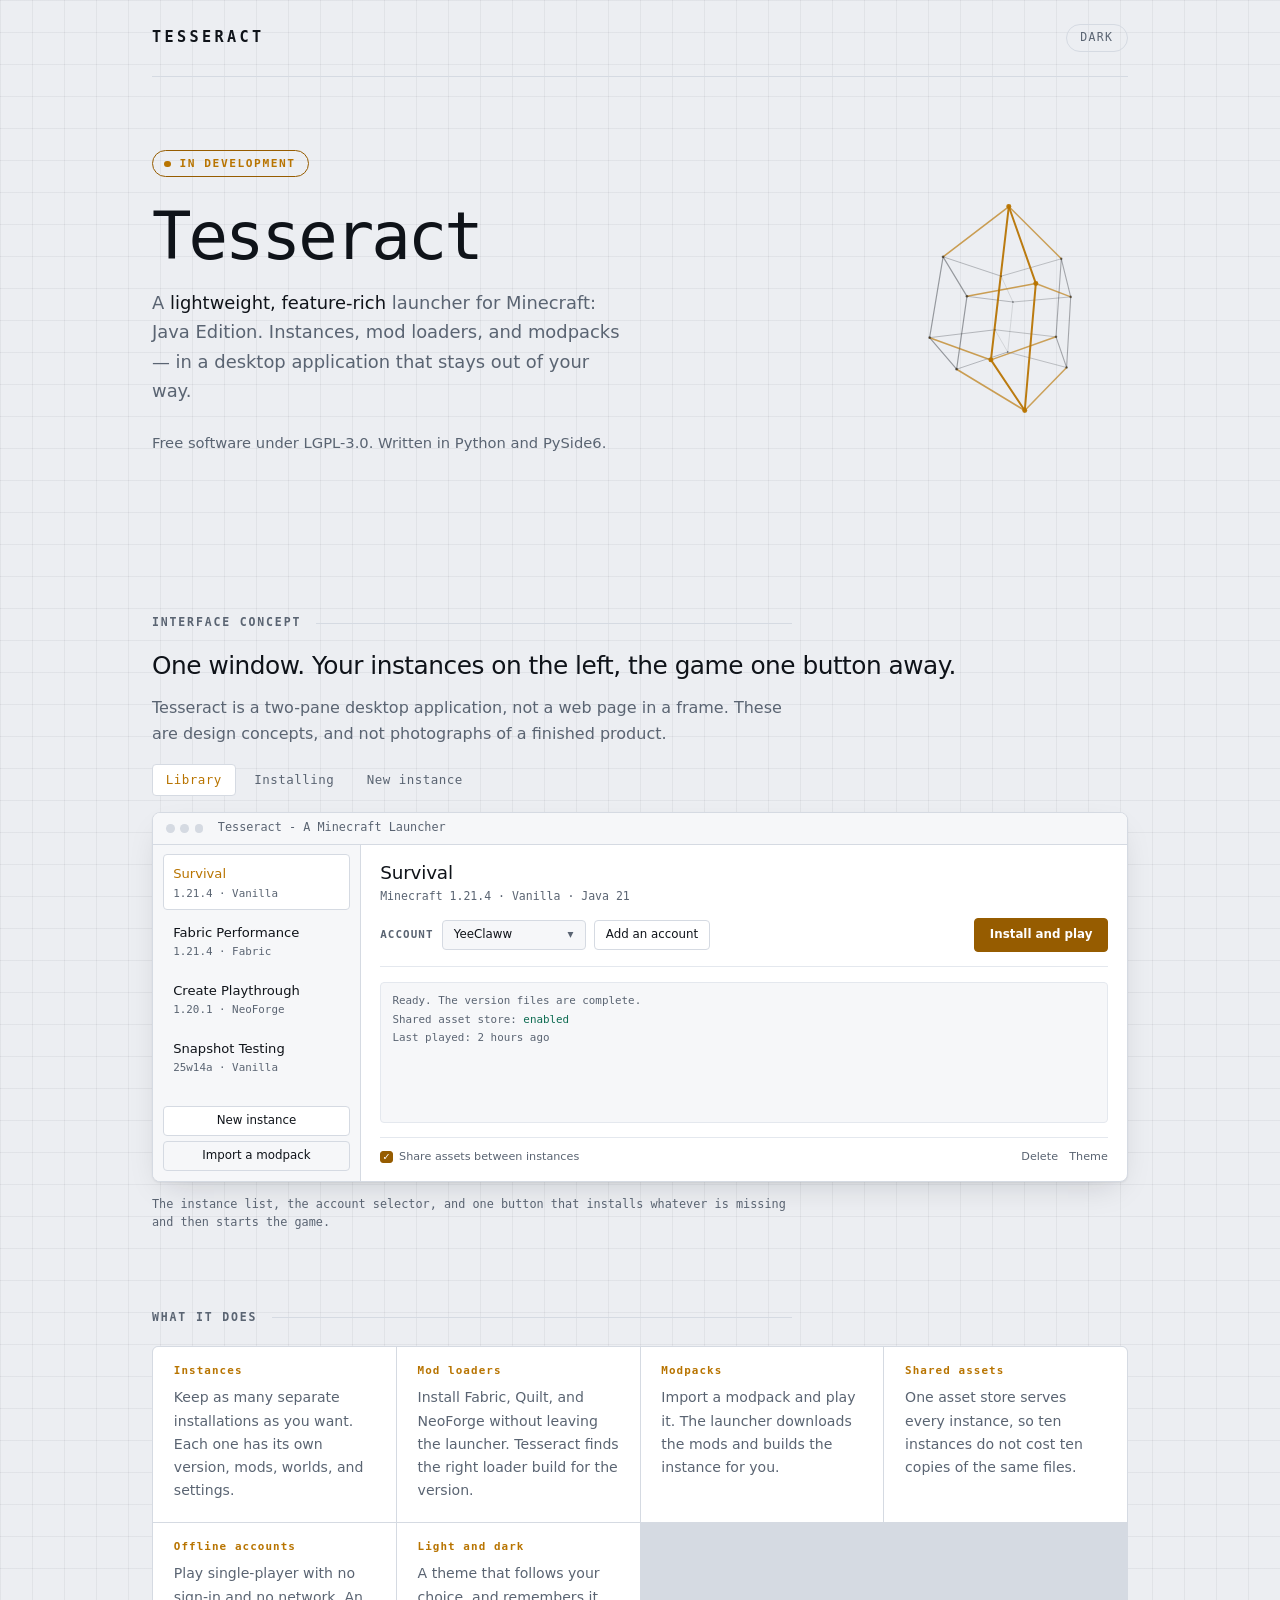
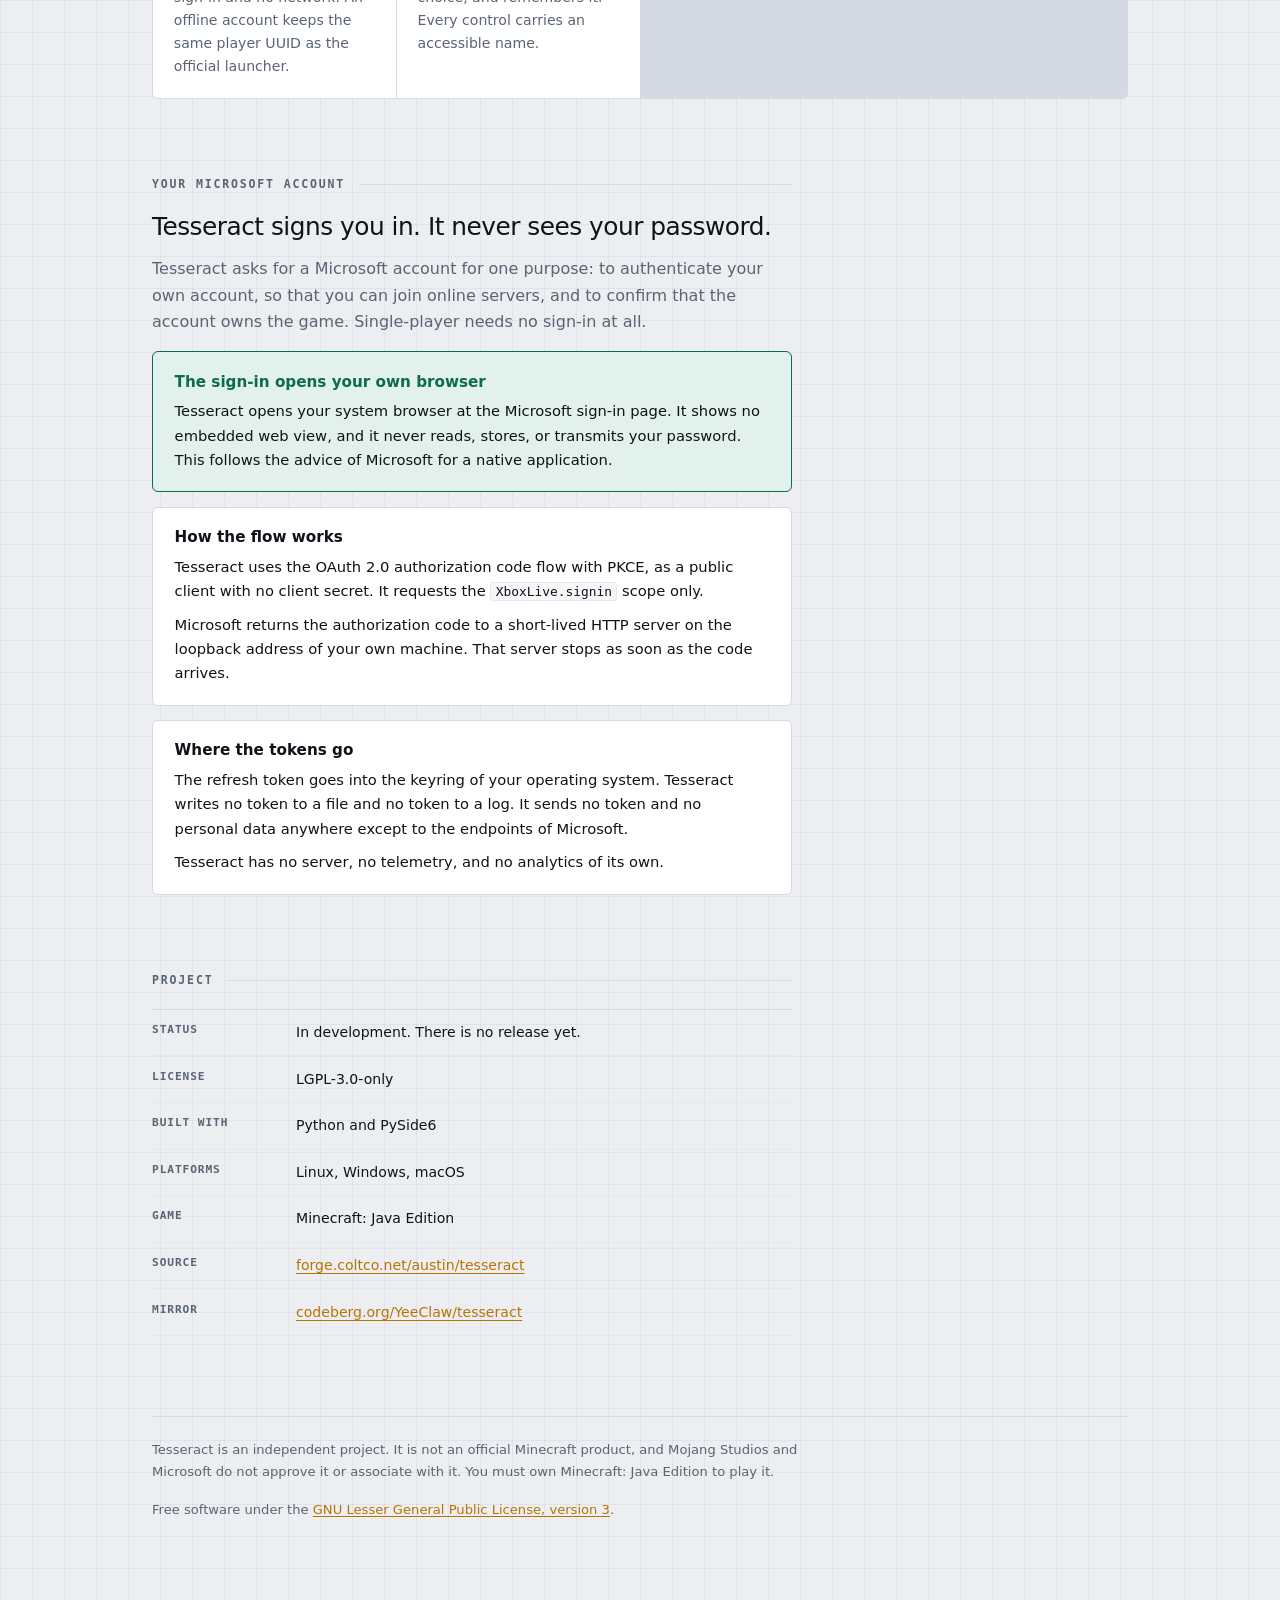
==== commit 7d713748: "Split the project page into separate files, and fix the narrow layout" ====
--- a/site/index.html
+++ b/site/index.html
@@ -5,595 +5,20 @@
 <meta name="viewport" content="width=device-width, initial-scale=1">
 <title>Tesseract</title>
 <meta name="description" content="Tesseract is a free and open-source Minecraft launcher, written in Python and PySide6, licensed under LGPL-3.0.">
-<style>
-  /* ---------------------------------------------------------------
-     Tokens. The bare :root block is the complete light palette.
-     The two blocks after it redefine tokens only.
-     --------------------------------------------------------------- */
-
-  :root {
-    --bg:        #eceef2;
-    --panel:     #ffffff;
-    --panel-2:   #f6f7f9;
-    --line:      #d5dae2;
-    --line-soft: #e4e8ee;
-    --ink:       #0f1319;
-    --muted:     #5a6472;
-    --accent:    #965c00;
-    --accent-hi: #b87400;
-    --on-accent: #ffffff;
-    --ok:        #0d6b51;
-    --ok-bg:     #e2f1ec;
-    --grid:      rgba(15, 19, 25, 0.05);
-    --shadow:    0 1px 2px rgba(15,19,25,.06), 0 12px 32px -12px rgba(15,19,25,.18);
-  }
-
-  @media (prefers-color-scheme: dark) {
-    :root:not([data-theme="light"]) {
-      --bg:        #0c0f14;
-      --panel:     #131820;
-      --panel-2:   #19202a;
-      --line:      #252d3a;
-      --line-soft: #1c232e;
-      --ink:       #e4e9f0;
-      --muted:     #8a95a5;
-      --accent:    #ffc061;
-      --accent-hi: #ffd493;
-      --on-accent: #1a1206;
-      --ok:        #4fd6ab;
-      --ok-bg:     #10251f;
-      --grid:      rgba(255, 255, 255, 0.035);
-      --shadow:    0 1px 2px rgba(0,0,0,.4), 0 16px 40px -16px rgba(0,0,0,.7);
-    }
-  }
-
-  :root[data-theme="dark"] {
-    --bg:        #0c0f14;
-    --panel:     #131820;
-    --panel-2:   #19202a;
-    --line:      #252d3a;
-    --line-soft: #1c232e;
-    --ink:       #e4e9f0;
-    --muted:     #8a95a5;
-    --accent:    #ffc061;
-    --accent-hi: #ffd493;
-    --on-accent: #1a1206;
-    --ok:        #4fd6ab;
-    --ok-bg:     #10251f;
-    --grid:      rgba(255, 255, 255, 0.035);
-    --shadow:    0 1px 2px rgba(0,0,0,.4), 0 16px 40px -16px rgba(0,0,0,.7);
-  }
-
-  :root {
-    --mono: ui-monospace, "JetBrains Mono", "SF Mono", "DejaVu Sans Mono", Menlo, Consolas, monospace;
-    --sans: system-ui, -apple-system, "Segoe UI", Cantarell, "Noto Sans", Ubuntu, sans-serif;
-    --col:  40rem;
-  }
-
-  * { box-sizing: border-box; }
-
-  html { scroll-behavior: smooth; }
-
-  body {
-    margin: 0;
-    background-color: var(--bg);
-    /* Drafting grid. Two hairlines, offset so the content sits on the sheet. */
-    background-image:
-      linear-gradient(var(--grid) 1px, transparent 1px),
-      linear-gradient(90deg, var(--grid) 1px, transparent 1px);
-    background-size: 2rem 2rem;
-    color: var(--ink);
-    font: 400 16px/1.65 var(--sans);
-    -webkit-font-smoothing: antialiased;
-  }
-
-  @media (prefers-reduced-motion: reduce) {
-    html { scroll-behavior: auto; }
-    *, *::before, *::after {
-      animation-duration: .001ms !important;
-      transition-duration: .001ms !important;
-    }
-  }
-
-  .sheet {
-    max-width: 64rem;
-    margin: 0 auto;
-    padding: 0 1.5rem 6rem;
-  }
-
-  /* ---------------------------------------------------------------
-     Shared type
-     --------------------------------------------------------------- */
-
-  .eyebrow {
-    font: 600 .72rem/1 var(--mono);
-    letter-spacing: .16em;
-    text-transform: uppercase;
-    color: var(--muted);
-    display: flex;
-    align-items: center;
-    gap: .9rem;
-    margin: 0 0 1.4rem;
-  }
-
-  .eyebrow::after {
-    content: "";
-    flex: 1;
-    height: 1px;
-    background: var(--line);
-  }
-
-  h2 {
-    font: 500 1.55rem/1.25 var(--sans);
-    letter-spacing: -.02em;
-    text-wrap: balance;
-    margin: 0 0 .8rem;
-  }
-
-  h3 {
-    font: 600 .95rem/1.4 var(--sans);
-    margin: 0 0 .4rem;
-  }
-
-  p { margin: 0 0 1rem; max-width: var(--col); }
-
-  a { color: var(--accent-hi); text-underline-offset: .18em; }
-  a:focus-visible,
-  button:focus-visible {
-    outline: 2px solid var(--accent-hi);
-    outline-offset: 2px;
-    border-radius: 2px;
-  }
-
-  code {
-    font: .875em/1.5 var(--mono);
-    background: var(--panel-2);
-    border: 1px solid var(--line-soft);
-    border-radius: 3px;
-    padding: .08em .34em;
-  }
-
-  section { margin-top: 5rem; }
-
-  /* ---------------------------------------------------------------
-     Masthead
-     --------------------------------------------------------------- */
-
-  .masthead {
-    display: flex;
-    align-items: center;
-    justify-content: space-between;
-    gap: 1rem;
-    padding: 1.5rem 0;
-    border-bottom: 1px solid var(--line);
-  }
-
-  .wordmark {
-    font: 600 .95rem/1 var(--mono);
-    letter-spacing: .22em;
-    text-transform: uppercase;
-  }
-
-  .theme-toggle {
-    font: 500 .72rem/1 var(--mono);
-    letter-spacing: .12em;
-    text-transform: uppercase;
-    color: var(--muted);
-    background: transparent;
-    border: 1px solid var(--line);
-    border-radius: 999px;
-    padding: .45rem .85rem;
-    cursor: pointer;
-    transition: color .15s, border-color .15s;
-  }
-
-  .theme-toggle:hover { color: var(--ink); border-color: var(--muted); }
-
-  /* ---------------------------------------------------------------
-     Hero
-     --------------------------------------------------------------- */
-
-  .hero {
-    display: grid;
-    grid-template-columns: 1fr 15rem;
-    gap: 3rem;
-    align-items: center;
-    padding: 4.5rem 0 3.5rem;
-  }
-
-  .hero h1 {
-    font: 500 clamp(2.6rem, 7vw, 4.1rem)/1.02 var(--mono);
-    letter-spacing: -.045em;
-    margin: 0 0 1.1rem;
-  }
-
-  .hero .lede {
-    font-size: 1.12rem;
-    color: var(--muted);
-    max-width: 30rem;
-    margin-bottom: 1.6rem;
-  }
-
-  .hero .lede strong { color: var(--ink); font-weight: 500; }
-
-  #tesseract {
-    width: 100%;
-    height: auto;
-    aspect-ratio: 1;
-    display: block;
-  }
-
-  .status {
-    display: inline-flex;
-    align-items: center;
-    gap: .55rem;
-    font: 600 .7rem/1 var(--mono);
-    letter-spacing: .14em;
-    text-transform: uppercase;
-    color: var(--accent-hi);
-    border: 1px solid var(--accent);
-    border-radius: 999px;
-    padding: .45rem .8rem .45rem .7rem;
-    margin-bottom: 1.6rem;
-  }
-
-  .status .dot {
-    width: .4rem; height: .4rem;
-    border-radius: 50%;
-    background: currentColor;
-  }
-
-  /* ---------------------------------------------------------------
-     Mockups
-     --------------------------------------------------------------- */
-
-  .tabs {
-    display: flex;
-    gap: .3rem;
-    margin-bottom: 1rem;
-    flex-wrap: wrap;
-  }
-
-  .tab {
-    font: 500 .78rem/1 var(--mono);
-    letter-spacing: .04em;
-    color: var(--muted);
-    background: transparent;
-    border: 1px solid transparent;
-    border-radius: 4px;
-    padding: .55rem .8rem;
-    cursor: pointer;
-    transition: color .15s, background .15s, border-color .15s;
-  }
-
-  .tab:hover { color: var(--ink); }
-
-  .tab[aria-selected="true"] {
-    color: var(--accent-hi);
-    border-color: var(--line);
-    background: var(--panel);
-  }
-
-  .shot { display: none; }
-  .shot.is-active { display: block; }
-
-  /* The fake application window. */
-  .app {
-    border: 1px solid var(--line);
-    border-radius: 8px;
-    overflow: hidden;
-    background: var(--panel);
-    box-shadow: var(--shadow);
-    font-size: .8rem;
-  }
-
-  .app-bar {
-    display: flex;
-    align-items: center;
-    gap: .5rem;
-    padding: .6rem .8rem;
-    background: var(--panel-2);
-    border-bottom: 1px solid var(--line);
-  }
-
-  .app-bar .lights { display: flex; gap: .35rem; }
-  .app-bar .lights i {
-    width: .55rem; height: .55rem;
-    border-radius: 50%;
-    background: var(--line);
-    display: block;
-  }
-
-  .app-bar .name {
-    font: 500 .74rem/1 var(--mono);
-    color: var(--muted);
-    margin-left: .4rem;
-  }
-
-  .app-body {
-    display: grid;
-    grid-template-columns: 13rem 1fr;
-    min-height: 21rem;
-  }
-
-  .side {
-    border-right: 1px solid var(--line);
-    background: var(--panel-2);
-    display: flex;
-    flex-direction: column;
-    padding: .6rem;
-    gap: .5rem;
-  }
-
-  .side .list { display: flex; flex-direction: column; gap: .15rem; flex: 1; }
-
-  .row {
-    padding: .5rem .6rem;
-    border-radius: 4px;
-    color: var(--muted);
-    display: flex;
-    flex-direction: column;
-    gap: .12rem;
-    border: 1px solid transparent;
-  }
-
-  .row b { font-weight: 500; color: var(--ink); font-size: .82rem; }
-  .row span { font: .68rem/1.3 var(--mono); }
-
-  .row.sel {
-    background: var(--panel);
-    border-color: var(--line);
-  }
-  .row.sel b { color: var(--accent-hi); }
-
-  .side .actions { display: flex; flex-direction: column; gap: .35rem; }
-
-  .btn {
-    font: 500 .74rem/1 var(--sans);
-    padding: .5rem .7rem;
-    border-radius: 4px;
-    border: 1px solid var(--line);
-    background: var(--panel);
-    color: var(--ink);
-    text-align: center;
-  }
-
-  .btn.primary {
-    background: var(--accent);
-    border-color: var(--accent);
-    color: var(--on-accent);
-    font-weight: 600;
-    padding: .62rem .9rem;
-  }
-
-  .btn.ghost { background: transparent; }
-
-  .detail { padding: 1.1rem 1.2rem; display: flex; flex-direction: column; gap: .9rem; }
-
-  .detail .h {
-    font: 500 1.15rem/1.2 var(--sans);
-    letter-spacing: -.01em;
-  }
-
-  .detail .sub { font: .72rem/1.4 var(--mono); color: var(--muted); margin-top: .2rem; }
-
-  .controls {
-    display: flex;
-    align-items: center;
-    gap: .5rem;
-    flex-wrap: wrap;
-    padding-bottom: .9rem;
-    border-bottom: 1px solid var(--line-soft);
-  }
-
-  .controls .label {
-    font: 600 .68rem/1 var(--mono);
-    letter-spacing: .1em;
-    text-transform: uppercase;
-    color: var(--muted);
-  }
-
-  .select {
-    font: .74rem/1 var(--sans);
-    padding: .5rem .7rem;
-    border: 1px solid var(--line);
-    border-radius: 4px;
-    background: var(--panel-2);
-    color: var(--ink);
-    display: flex;
-    align-items: center;
-    gap: .5rem;
-    min-width: 9rem;
-    justify-content: space-between;
-  }
-
-  .select::after { content: "\25BE"; color: var(--muted); }
-
-  .spacer { flex: 1; }
-
-  .bar {
-    height: .4rem;
-    border-radius: 999px;
-    background: var(--line-soft);
-    overflow: hidden;
-  }
-
-  .bar i { display: block; height: 100%; background: var(--accent); border-radius: 999px; }
-
-  .barline {
-    display: flex;
-    justify-content: space-between;
-    font: .68rem/1 var(--mono);
-    color: var(--muted);
-    margin-bottom: .4rem;
-  }
-
-  .log {
-    flex: 1;
-    background: var(--panel-2);
-    border: 1px solid var(--line-soft);
-    border-radius: 4px;
-    padding: .6rem .7rem;
-    font: .68rem/1.7 var(--mono);
-    color: var(--muted);
-    overflow: hidden;
-    min-height: 6rem;
-  }
-
-  .log b { color: var(--ok); font-weight: 500; }
-  .log em { color: var(--accent-hi); font-style: normal; }
-
-  .foot {
-    display: flex;
-    align-items: center;
-    gap: .7rem;
-    font: .7rem/1 var(--sans);
-    color: var(--muted);
-    padding-top: .8rem;
-    border-top: 1px solid var(--line-soft);
-  }
-
-  .check { display: flex; align-items: center; gap: .4rem; }
-  .check i {
-    width: .78rem; height: .78rem;
-    border: 1px solid var(--accent);
-    background: var(--accent);
-    border-radius: 3px;
-    display: grid;
-    place-items: center;
-    font-size: .6rem;
-    color: var(--panel);
-    font-style: normal;
-  }
-
-  /* The new-instance form. */
-  .form { padding: 1.4rem 1.5rem; display: flex; flex-direction: column; gap: 1rem; max-width: 30rem; }
-  .field { display: flex; flex-direction: column; gap: .35rem; }
-  .field .label {
-    font: 600 .68rem/1 var(--mono);
-    letter-spacing: .1em;
-    text-transform: uppercase;
-    color: var(--muted);
-  }
-  .input {
-    font: .8rem/1 var(--sans);
-    padding: .58rem .7rem;
-    border: 1px solid var(--line);
-    border-radius: 4px;
-    background: var(--panel-2);
-  }
-  .chips { display: flex; gap: .35rem; flex-wrap: wrap; }
-  .chip {
-    font: 500 .72rem/1 var(--mono);
-    padding: .45rem .7rem;
-    border: 1px solid var(--line);
-    border-radius: 999px;
-    color: var(--muted);
-  }
-  .chip.on { border-color: var(--accent); color: var(--accent-hi); background: var(--panel); }
-
-  .caption {
-    font: .74rem/1.5 var(--mono);
-    color: var(--muted);
-    margin-top: .9rem;
-  }
-
-  /* ---------------------------------------------------------------
-     Feature grid, panels, facts
-     --------------------------------------------------------------- */
-
-  .grid {
-    display: grid;
-    grid-template-columns: repeat(auto-fit, minmax(15rem, 1fr));
-    gap: 1px;
-    background: var(--line);
-    border: 1px solid var(--line);
-    border-radius: 6px;
-    overflow: hidden;
-  }
-
-  .cell { background: var(--panel); padding: 1.2rem 1.3rem; }
-  .cell .n {
-    font: 600 .68rem/1 var(--mono);
-    letter-spacing: .1em;
-    color: var(--accent-hi);
-    display: block;
-    margin-bottom: .6rem;
-  }
-  .cell p { font-size: .88rem; color: var(--muted); margin: 0; }
-
-  .panel {
-    background: var(--panel);
-    border: 1px solid var(--line);
-    border-radius: 6px;
-    padding: 1.2rem 1.35rem;
-  }
-  .panel p { font-size: .92rem; margin-bottom: .6rem; }
-  .panel p:last-child { margin-bottom: 0; }
-
-  .panel.key {
-    background: var(--ok-bg);
-    border-color: var(--ok);
-  }
-  .panel.key h3 { color: var(--ok); }
-
-  .stack { display: flex; flex-direction: column; gap: .9rem; max-width: var(--col); }
-
-  dl {
-    margin: 0;
-    display: grid;
-    grid-template-columns: 9rem 1fr;
-    gap: 0;
-    max-width: var(--col);
-    border-top: 1px solid var(--line);
-  }
-  dt, dd {
-    padding: .7rem 0;
-    border-bottom: 1px solid var(--line-soft);
-    margin: 0;
-    font-size: .88rem;
-  }
-  dt { font: 600 .7rem/1.6 var(--mono); letter-spacing: .08em; text-transform: uppercase; color: var(--muted); }
-
-  footer {
-    margin-top: 5rem;
-    padding-top: 1.4rem;
-    border-top: 1px solid var(--line);
-    font-size: .82rem;
-    color: var(--muted);
-  }
-
-  footer p { max-width: 44rem; }
-
-  /* ---------------------------------------------------------------
-     Narrow screens
-     --------------------------------------------------------------- */
-
-  @media (max-width: 52rem) {
-    .hero { grid-template-columns: 1fr; gap: 2rem; padding-top: 3rem; }
-    #tesseract { max-width: 12rem; }
-    .app-body { grid-template-columns: 1fr; }
-    .side { border-right: 0; border-bottom: 1px solid var(--line); }
-    .side .list { flex-direction: row; overflow-x: auto; }
-    .side .row { min-width: 9rem; }
-    .side .actions { flex-direction: row; }
-    .side .actions .btn { flex: 1; }
-  }
-
-  @media (max-width: 34rem) {
-    dl { grid-template-columns: 1fr; }
-    dt { padding-bottom: 0; border-bottom: 0; }
-    dd { padding-top: .15rem; }
-  }
-</style>
+<meta name="color-scheme" content="light dark">
+<link rel="stylesheet" href="style.css">
+<script src="theme.js"></script>
 </head>
 <body>
+<a class="skip" href="#main">Skip to the content</a>
 <div class="sheet">
 
-  <div class="masthead">
+  <header class="masthead">
     <div class="wordmark">Tesseract</div>
-    <button class="theme-toggle" id="theme" type="button">Theme</button>
-  </div>
+    <button class="theme-toggle" id="theme" type="button">Dark</button>
+  </header>
+
+  <main id="main" tabindex="-1">
 
   <!-- ============================== Hero ============================== -->
 
@@ -631,6 +56,7 @@
 
     <!-- ---- 1. Library ---- -->
     <div class="shot is-active" id="s1" role="tabpanel" aria-labelledby="t1">
+      <div class="frame">
       <div class="app">
         <div class="app-bar">
           <div class="lights"><i></i><i></i><i></i></div>
@@ -675,11 +101,13 @@
           </div>
         </div>
       </div>
+      </div>
       <p class="caption">The instance list, the account selector, and one button that installs whatever is missing and then starts the game.</p>
     </div>
 
     <!-- ---- 2. Installing ---- -->
     <div class="shot" id="s2" role="tabpanel" aria-labelledby="t2" hidden>
+      <div class="frame">
       <div class="app">
         <div class="app-bar">
           <div class="lights"><i></i><i></i><i></i></div>
@@ -730,11 +158,13 @@
           </div>
         </div>
       </div>
+      </div>
       <p class="caption">Every download reports progress. The work happens off the interface thread, so the window never freezes.</p>
     </div>
 
     <!-- ---- 3. New instance ---- -->
     <div class="shot" id="s3" role="tabpanel" aria-labelledby="t3" hidden>
+      <div class="frame">
       <div class="app">
         <div class="app-bar">
           <div class="lights"><i></i><i></i><i></i></div>
@@ -768,6 +198,7 @@
             <div class="btn primary">Create</div>
           </div>
         </div>
+      </div>
       </div>
       <p class="caption">Pick a version, pick a loader. Tesseract resolves the rest when you first press play.</p>
     </div>
@@ -874,9 +305,11 @@
       <dt>Source</dt>
       <dd><a href="https://forge.coltco.net/austin/tesseract">forge.coltco.net/austin/tesseract</a></dd>
       <dt>Mirror</dt>
-      <dd><a href="https://codeberg.org/austin/tesseract">codeberg.org/austin/tesseract</a></dd>
+      <dd><a href="https://codeberg.org/YeeClaw/tesseract">codeberg.org/YeeClaw/tesseract</a></dd>
     </dl>
   </section>
+
+  </main>
 
   <footer>
     <p>
@@ -892,173 +325,7 @@
 
 </div>
 
-<script>
-(function () {
-  "use strict";
-
-  /* ---- Theme toggle. Mirrors the toggle inside the launcher. ---- */
-  var root = document.documentElement;
-  var button = document.getElementById("theme");
-  var saved = null;
-  try { saved = localStorage.getItem("tesseract-theme"); } catch (e) {}
-  if (saved) root.setAttribute("data-theme", saved);
-
-  button.addEventListener("click", function () {
-    var dark = window.matchMedia("(prefers-color-scheme: dark)").matches;
-    var now = root.getAttribute("data-theme") || (dark ? "dark" : "light");
-    var next = now === "dark" ? "light" : "dark";
-    root.setAttribute("data-theme", next);
-    try { localStorage.setItem("tesseract-theme", next); } catch (e) {}
-  });
-
-  /* ---- Mockup tabs ---- */
-  var tabs = Array.prototype.slice.call(document.querySelectorAll(".tab"));
-  tabs.forEach(function (tab, index) {
-    tab.addEventListener("click", function () {
-      tabs.forEach(function (other) {
-        var panel = document.getElementById(other.getAttribute("aria-controls"));
-        var on = other === tab;
-        other.setAttribute("aria-selected", on ? "true" : "false");
-        panel.classList.toggle("is-active", on);
-        panel.hidden = !on;
-      });
-    });
-    tab.addEventListener("keydown", function (event) {
-      var step = event.key === "ArrowRight" ? 1 : event.key === "ArrowLeft" ? -1 : 0;
-      if (!step) return;
-      event.preventDefault();
-      var next = tabs[(index + step + tabs.length) % tabs.length];
-      next.focus();
-      next.click();
-    });
-  });
-
-  /* ---- The hypercube ----------------------------------------------
-     Sixteen corners at every combination of plus and minus one, joined
-     by thirty-two edges. Each corner turns in three planes of
-     four-space. The result goes to three-space, and then to the screen.
-
-     Both cameras stand far enough back that a divisor never approaches
-     zero. The widest reach of the shape is measured once, across the
-     whole turn, so the drawing always stays inside the canvas.
-     ------------------------------------------------------------------ */
-
-  var canvas = document.getElementById("tesseract");
-  var ctx = canvas.getContext("2d");
-
-  var D4 = 3.1;   // How far the camera stands along the w axis.
-  var D3 = 4.4;   // How far the camera stands along the z axis.
-
-  var corners = [];
-  for (var i = 0; i < 16; i++) {
-    corners.push([
-      (i & 1) ? 1 : -1,
-      (i & 2) ? 1 : -1,
-      (i & 4) ? 1 : -1,
-      (i & 8) ? 1 : -1
-    ]);
-  }
-
-  // An edge joins two corners that differ in exactly one coordinate.
-  var edges = [];
-  for (var a = 0; a < 16; a++) {
-    for (var bit = 0; bit < 4; bit++) {
-      var b = a ^ (1 << bit);
-      if (b > a) edges.push([a, b]);
-    }
-  }
-
-  function turn(p, i, j, angle) {
-    var c = Math.cos(angle), s = Math.sin(angle);
-    var out = p.slice();
-    out[i] = p[i] * c - p[j] * s;
-    out[j] = p[i] * s + p[j] * c;
-    return out;
-  }
-
-  function project(time) {
-    var out = [];
-    for (var n = 0; n < corners.length; n++) {
-      var p = corners[n];
-      p = turn(p, 0, 3, time * 0.00024);   // the x-w plane
-      p = turn(p, 1, 2, time * 0.00015);   // the y-z plane
-      p = turn(p, 0, 2, time * 0.00008);   // the x-z plane
-
-      var w = 1 / (D4 - p[3]);             // four-space to three-space
-      var d = 1 / (D3 - p[2] * w);         // three-space to the screen
-      out.push({ x: p[0] * w * d, y: p[1] * w * d, near: w });
-    }
-    return out;
-  }
-
-  // Measure the widest reach once. After this the shape cannot clip.
-  var reach = 0;
-  for (var t = 0; t < 600000; t += 450) {
-    var sample = project(t);
-    for (var s = 0; s < sample.length; s++) {
-      var r = Math.sqrt(sample[s].x * sample[s].x + sample[s].y * sample[s].y);
-      if (r > reach) reach = r;
-    }
-  }
-  reach *= 1.02;
-
-  // The nearest and the furthest a corner can sit along the w axis.
-  var far = 1 / (D4 + Math.SQRT2), close = 1 / (D4 - Math.SQRT2);
-
-  function draw(time) {
-    var size = canvas.clientWidth || 300;
-    var dpr = window.devicePixelRatio || 1;
-    if (canvas.width !== Math.round(size * dpr)) {
-      canvas.width = canvas.height = Math.round(size * dpr);
-    }
-    ctx.setTransform(dpr, 0, 0, dpr, 0, 0);
-    ctx.clearRect(0, 0, size, size);
-
-    var style = getComputedStyle(root);
-    var ink = style.getPropertyValue("--ink").trim();
-    var accent = style.getPropertyValue("--accent-hi").trim();
-
-    var scale = (size / 2 - 7) / reach;
-    var pts = project(time);
-    for (var n = 0; n < pts.length; n++) {
-      pts[n].sx = size / 2 + pts[n].x * scale;
-      pts[n].sy = size / 2 + pts[n].y * scale;
-      pts[n].k = Math.max(0, Math.min(1, (pts[n].near - far) / (close - far)));
-    }
-
-    // The furthest edges go down first, so the nearest sit on top.
-    var order = edges.slice().sort(function (e1, e2) {
-      return (pts[e1[0]].k + pts[e1[1]].k) - (pts[e2[0]].k + pts[e2[1]].k);
-    });
-
-    ctx.lineCap = "round";
-    for (var e = 0; e < order.length; e++) {
-      var u = pts[order[e][0]], v = pts[order[e][1]];
-      var k = (u.k + v.k) / 2;
-      ctx.globalAlpha = 0.14 + k * 0.8;
-      ctx.strokeStyle = k > 0.55 ? accent : ink;
-      ctx.lineWidth = 0.8 + k * 1.2;
-      ctx.beginPath();
-      ctx.moveTo(u.sx, u.sy);
-      ctx.lineTo(v.sx, v.sy);
-      ctx.stroke();
-    }
-
-    for (var c = 0; c < pts.length; c++) {
-      ctx.globalAlpha = 0.3 + pts[c].k * 0.65;
-      ctx.fillStyle = pts[c].k > 0.55 ? accent : ink;
-      ctx.beginPath();
-      ctx.arc(pts[c].sx, pts[c].sy, 0.9 + pts[c].k * 1.6, 0, Math.PI * 2);
-      ctx.fill();
-    }
-    ctx.globalAlpha = 1;
-  }
-
-  var still = window.matchMedia("(prefers-reduced-motion: reduce)");
-  function loop(t) { draw(t); if (!still.matches) requestAnimationFrame(loop); }
-  if (still.matches) { draw(9000); } else { requestAnimationFrame(loop); }
-  window.addEventListener("resize", function () { if (still.matches) draw(9000); });
-})();
-</script>
+<script src="ui.js" defer></script>
+<script src="hypercube.js" defer></script>
 </body>
 </html>
--- a/site/style.css
+++ b/site/style.css
@@ -0,0 +1,646 @@
+/* ---------------------------------------------------------------
+   Tokens. The bare :root block is the complete light palette.
+   The two blocks after it redefine tokens only.
+   --------------------------------------------------------------- */
+
+:root {
+  --bg:        #eceef2;
+  --panel:     #ffffff;
+  --panel-2:   #f6f7f9;
+  --line:      #d5dae2;
+  --line-soft: #e4e8ee;
+  --ink:       #0f1319;
+  --muted:     #5a6472;
+  --accent:    #965c00;
+  --accent-hi: #b87400;
+  --on-accent: #ffffff;
+  --ok:        #0d6b51;
+  --ok-bg:     #e2f1ec;
+  --grid:      rgba(15, 19, 25, 0.05);
+  --shadow:    0 1px 2px rgba(15,19,25,.06), 0 12px 32px -12px rgba(15,19,25,.18);
+}
+
+@media (prefers-color-scheme: dark) {
+  :root:not([data-theme="light"]) {
+    --bg:        #0c0f14;
+    --panel:     #131820;
+    --panel-2:   #19202a;
+    --line:      #252d3a;
+    --line-soft: #1c232e;
+    --ink:       #e4e9f0;
+    --muted:     #8a95a5;
+    --accent:    #ffc061;
+    --accent-hi: #ffd493;
+    --on-accent: #1a1206;
+    --ok:        #4fd6ab;
+    --ok-bg:     #10251f;
+    --grid:      rgba(255, 255, 255, 0.035);
+    --shadow:    0 1px 2px rgba(0,0,0,.4), 0 16px 40px -16px rgba(0,0,0,.7);
+  }
+}
+
+:root[data-theme="dark"] {
+  --bg:        #0c0f14;
+  --panel:     #131820;
+  --panel-2:   #19202a;
+  --line:      #252d3a;
+  --line-soft: #1c232e;
+  --ink:       #e4e9f0;
+  --muted:     #8a95a5;
+  --accent:    #ffc061;
+  --accent-hi: #ffd493;
+  --on-accent: #1a1206;
+  --ok:        #4fd6ab;
+  --ok-bg:     #10251f;
+  --grid:      rgba(255, 255, 255, 0.035);
+  --shadow:    0 1px 2px rgba(0,0,0,.4), 0 16px 40px -16px rgba(0,0,0,.7);
+}
+
+:root {
+  --mono: ui-monospace, "JetBrains Mono", "SF Mono", "DejaVu Sans Mono", Menlo, Consolas, monospace;
+  --sans: system-ui, -apple-system, "Segoe UI", Cantarell, "Noto Sans", Ubuntu, sans-serif;
+  --col:  40rem;
+}
+
+* { box-sizing: border-box; }
+
+html { scroll-behavior: smooth; }
+
+body {
+  margin: 0;
+  background-color: var(--bg);
+  /* Drafting grid. Two hairlines, offset so the content sits on the sheet. */
+  background-image:
+    linear-gradient(var(--grid) 1px, transparent 1px),
+    linear-gradient(90deg, var(--grid) 1px, transparent 1px);
+  background-size: 2rem 2rem;
+  color: var(--ink);
+  font: 400 16px/1.65 var(--sans);
+  -webkit-font-smoothing: antialiased;
+}
+
+@media (prefers-reduced-motion: reduce) {
+  html { scroll-behavior: auto; }
+  *, *::before, *::after {
+    animation-duration: .001ms !important;
+    transition-duration: .001ms !important;
+  }
+}
+
+.sheet {
+  max-width: 64rem;
+  margin: 0 auto;
+  padding: 0 1.5rem 6rem;
+}
+
+/* ---------------------------------------------------------------
+   Shared type
+   --------------------------------------------------------------- */
+
+.eyebrow {
+  font: 600 .72rem/1 var(--mono);
+  letter-spacing: .16em;
+  text-transform: uppercase;
+  color: var(--muted);
+  display: flex;
+  align-items: center;
+  gap: .9rem;
+  margin: 0 0 1.4rem;
+}
+
+.eyebrow::after {
+  content: "";
+  flex: 1;
+  height: 1px;
+  background: var(--line);
+}
+
+h2 {
+  font: 500 1.55rem/1.25 var(--sans);
+  letter-spacing: -.02em;
+  text-wrap: balance;
+  margin: 0 0 .8rem;
+}
+
+h3 {
+  font: 600 .95rem/1.4 var(--sans);
+  margin: 0 0 .4rem;
+}
+
+p { margin: 0 0 1rem; max-width: var(--col); }
+
+a { color: var(--accent-hi); text-underline-offset: .18em; }
+a:focus-visible,
+button:focus-visible {
+  outline: 2px solid var(--accent-hi);
+  outline-offset: 2px;
+  border-radius: 2px;
+}
+
+code {
+  font: .875em/1.5 var(--mono);
+  background: var(--panel-2);
+  border: 1px solid var(--line-soft);
+  border-radius: 3px;
+  padding: .08em .34em;
+}
+
+section { margin-top: 5rem; }
+
+/* ---------------------------------------------------------------
+   Masthead
+   --------------------------------------------------------------- */
+
+.masthead {
+  display: flex;
+  align-items: center;
+  justify-content: space-between;
+  gap: 1rem;
+  padding: 1.5rem 0;
+  border-bottom: 1px solid var(--line);
+}
+
+.wordmark {
+  font: 600 .95rem/1 var(--mono);
+  letter-spacing: .22em;
+  text-transform: uppercase;
+}
+
+.theme-toggle {
+  font: 500 .72rem/1 var(--mono);
+  letter-spacing: .12em;
+  text-transform: uppercase;
+  color: var(--muted);
+  background: transparent;
+  border: 1px solid var(--line);
+  border-radius: 999px;
+  padding: .45rem .85rem;
+  cursor: pointer;
+  transition: color .15s, border-color .15s;
+}
+
+.theme-toggle:hover { color: var(--ink); border-color: var(--muted); }
+
+/* ---------------------------------------------------------------
+   Hero
+   --------------------------------------------------------------- */
+
+.hero {
+  display: grid;
+  grid-template-columns: 1fr 15rem;
+  gap: 3rem;
+  align-items: center;
+  padding: 4.5rem 0 3.5rem;
+}
+
+.hero h1 {
+  font: 500 clamp(2.6rem, 7vw, 4.1rem)/1.02 var(--mono);
+  letter-spacing: -.045em;
+  margin: 0 0 1.1rem;
+}
+
+.hero .lede {
+  font-size: 1.12rem;
+  color: var(--muted);
+  max-width: 30rem;
+  margin-bottom: 1.6rem;
+}
+
+.hero .lede strong { color: var(--ink); font-weight: 500; }
+
+#tesseract {
+  width: 100%;
+  height: auto;
+  aspect-ratio: 1;
+  display: block;
+}
+
+.status {
+  display: inline-flex;
+  align-items: center;
+  gap: .55rem;
+  font: 600 .7rem/1 var(--mono);
+  letter-spacing: .14em;
+  text-transform: uppercase;
+  color: var(--accent-hi);
+  border: 1px solid var(--accent);
+  border-radius: 999px;
+  padding: .45rem .8rem .45rem .7rem;
+  margin-bottom: 1.6rem;
+}
+
+.status .dot {
+  width: .4rem; height: .4rem;
+  border-radius: 50%;
+  background: currentColor;
+}
+
+/* ---------------------------------------------------------------
+   Mockups
+   --------------------------------------------------------------- */
+
+.tabs {
+  display: flex;
+  gap: .3rem;
+  margin-bottom: 1rem;
+  flex-wrap: wrap;
+}
+
+.tab {
+  font: 500 .78rem/1 var(--mono);
+  letter-spacing: .04em;
+  color: var(--muted);
+  background: transparent;
+  border: 1px solid transparent;
+  border-radius: 4px;
+  padding: .55rem .8rem;
+  cursor: pointer;
+  transition: color .15s, background .15s, border-color .15s;
+}
+
+.tab:hover { color: var(--ink); }
+
+.tab[aria-selected="true"] {
+  color: var(--accent-hi);
+  border-color: var(--line);
+  background: var(--panel);
+}
+
+.shot { display: none; }
+.shot.is-active { display: block; }
+
+/* The fake application window. */
+.app {
+  border: 1px solid var(--line);
+  border-radius: 8px;
+  overflow: hidden;
+  background: var(--panel);
+  box-shadow: var(--shadow);
+  font-size: .8rem;
+}
+
+.app-bar {
+  display: flex;
+  align-items: center;
+  gap: .5rem;
+  padding: .6rem .8rem;
+  background: var(--panel-2);
+  border-bottom: 1px solid var(--line);
+}
+
+.app-bar .lights { display: flex; gap: .35rem; }
+.app-bar .lights i {
+  width: .55rem; height: .55rem;
+  border-radius: 50%;
+  background: var(--line);
+  display: block;
+}
+
+.app-bar .name {
+  font: 500 .74rem/1 var(--mono);
+  color: var(--muted);
+  margin-left: .4rem;
+}
+
+.app-body {
+  display: grid;
+  grid-template-columns: 13rem 1fr;
+  min-height: 21rem;
+}
+
+.side {
+  border-right: 1px solid var(--line);
+  background: var(--panel-2);
+  display: flex;
+  flex-direction: column;
+  padding: .6rem;
+  gap: .5rem;
+}
+
+.side .list { display: flex; flex-direction: column; gap: .15rem; flex: 1; }
+
+.row {
+  padding: .5rem .6rem;
+  border-radius: 4px;
+  color: var(--muted);
+  display: flex;
+  flex-direction: column;
+  gap: .12rem;
+  border: 1px solid transparent;
+}
+
+.row b { font-weight: 500; color: var(--ink); font-size: .82rem; }
+.row span { font: .68rem/1.3 var(--mono); }
+
+.row.sel {
+  background: var(--panel);
+  border-color: var(--line);
+}
+.row.sel b { color: var(--accent-hi); }
+
+.side .actions { display: flex; flex-direction: column; gap: .35rem; }
+
+.btn {
+  font: 500 .74rem/1 var(--sans);
+  padding: .5rem .7rem;
+  border-radius: 4px;
+  border: 1px solid var(--line);
+  background: var(--panel);
+  color: var(--ink);
+  text-align: center;
+}
+
+.btn.primary {
+  background: var(--accent);
+  border-color: var(--accent);
+  color: var(--on-accent);
+  font-weight: 600;
+  padding: .62rem .9rem;
+}
+
+.btn.ghost { background: transparent; }
+
+.detail { padding: 1.1rem 1.2rem; display: flex; flex-direction: column; gap: .9rem; }
+
+.detail .h {
+  font: 500 1.15rem/1.2 var(--sans);
+  letter-spacing: -.01em;
+}
+
+.detail .sub { font: .72rem/1.4 var(--mono); color: var(--muted); margin-top: .2rem; }
+
+.controls {
+  display: flex;
+  align-items: center;
+  gap: .5rem;
+  flex-wrap: wrap;
+  padding-bottom: .9rem;
+  border-bottom: 1px solid var(--line-soft);
+}
+
+.controls .label {
+  font: 600 .68rem/1 var(--mono);
+  letter-spacing: .1em;
+  text-transform: uppercase;
+  color: var(--muted);
+}
+
+.select {
+  font: .74rem/1 var(--sans);
+  padding: .5rem .7rem;
+  border: 1px solid var(--line);
+  border-radius: 4px;
+  background: var(--panel-2);
+  color: var(--ink);
+  display: flex;
+  align-items: center;
+  gap: .5rem;
+  min-width: 9rem;
+  justify-content: space-between;
+}
+
+.select::after { content: "\25BE"; color: var(--muted); }
+
+.spacer { flex: 1; }
+
+.bar {
+  height: .4rem;
+  border-radius: 999px;
+  background: var(--line-soft);
+  overflow: hidden;
+}
+
+.bar i { display: block; height: 100%; background: var(--accent); border-radius: 999px; }
+
+.barline {
+  display: flex;
+  justify-content: space-between;
+  font: .68rem/1 var(--mono);
+  color: var(--muted);
+  margin-bottom: .4rem;
+}
+
+.log {
+  flex: 1;
+  background: var(--panel-2);
+  border: 1px solid var(--line-soft);
+  border-radius: 4px;
+  padding: .6rem .7rem;
+  font: .68rem/1.7 var(--mono);
+  color: var(--muted);
+  overflow: hidden;
+  min-height: 6rem;
+}
+
+.log b { color: var(--ok); font-weight: 500; }
+.log em { color: var(--accent-hi); font-style: normal; }
+
+.foot {
+  display: flex;
+  align-items: center;
+  gap: .7rem;
+  font: .7rem/1 var(--sans);
+  color: var(--muted);
+  padding-top: .8rem;
+  border-top: 1px solid var(--line-soft);
+}
+
+.check { display: flex; align-items: center; gap: .4rem; }
+.check i {
+  width: .78rem; height: .78rem;
+  border: 1px solid var(--accent);
+  background: var(--accent);
+  border-radius: 3px;
+  display: grid;
+  place-items: center;
+  font-size: .6rem;
+  color: var(--panel);
+  font-style: normal;
+}
+
+/* The new-instance form. */
+.form { padding: 1.4rem 1.5rem; display: flex; flex-direction: column; gap: 1rem; max-width: 30rem; }
+.field { display: flex; flex-direction: column; gap: .35rem; }
+.field .label {
+  font: 600 .68rem/1 var(--mono);
+  letter-spacing: .1em;
+  text-transform: uppercase;
+  color: var(--muted);
+}
+.input {
+  font: .8rem/1 var(--sans);
+  padding: .58rem .7rem;
+  border: 1px solid var(--line);
+  border-radius: 4px;
+  background: var(--panel-2);
+}
+.chips { display: flex; gap: .35rem; flex-wrap: wrap; }
+.chip {
+  font: 500 .72rem/1 var(--mono);
+  padding: .45rem .7rem;
+  border: 1px solid var(--line);
+  border-radius: 999px;
+  color: var(--muted);
+}
+.chip.on { border-color: var(--accent); color: var(--accent-hi); background: var(--panel); }
+
+.caption {
+  font: .74rem/1.5 var(--mono);
+  color: var(--muted);
+  margin-top: .9rem;
+}
+
+/* ---------------------------------------------------------------
+   Feature grid, panels, facts
+   --------------------------------------------------------------- */
+
+.grid {
+  display: grid;
+  grid-template-columns: repeat(auto-fit, minmax(15rem, 1fr));
+  gap: 1px;
+  background: var(--line);
+  border: 1px solid var(--line);
+  border-radius: 6px;
+  overflow: hidden;
+}
+
+.cell { background: var(--panel); padding: 1.2rem 1.3rem; }
+.cell .n {
+  font: 600 .68rem/1 var(--mono);
+  letter-spacing: .1em;
+  color: var(--accent-hi);
+  display: block;
+  margin-bottom: .6rem;
+}
+.cell p { font-size: .88rem; color: var(--muted); margin: 0; }
+
+.panel {
+  background: var(--panel);
+  border: 1px solid var(--line);
+  border-radius: 6px;
+  padding: 1.2rem 1.35rem;
+}
+.panel p { font-size: .92rem; margin-bottom: .6rem; }
+.panel p:last-child { margin-bottom: 0; }
+
+.panel.key {
+  background: var(--ok-bg);
+  border-color: var(--ok);
+}
+.panel.key h3 { color: var(--ok); }
+
+.stack { display: flex; flex-direction: column; gap: .9rem; max-width: var(--col); }
+
+dl {
+  margin: 0;
+  display: grid;
+  grid-template-columns: 9rem 1fr;
+  gap: 0;
+  max-width: var(--col);
+  border-top: 1px solid var(--line);
+}
+dt, dd {
+  padding: .7rem 0;
+  border-bottom: 1px solid var(--line-soft);
+  margin: 0;
+  font-size: .88rem;
+}
+dt { font: 600 .7rem/1.6 var(--mono); letter-spacing: .08em; text-transform: uppercase; color: var(--muted); }
+
+footer {
+  margin-top: 5rem;
+  padding-top: 1.4rem;
+  border-top: 1px solid var(--line);
+  font-size: .82rem;
+  color: var(--muted);
+}
+
+footer p { max-width: 44rem; }
+
+/* ---------------------------------------------------------------
+   The skip link. It stays out of sight until the keyboard reaches it.
+   --------------------------------------------------------------- */
+
+.skip {
+  position: absolute;
+  left: .75rem;
+  top: -4rem;
+  z-index: 10;
+  background: var(--panel);
+  color: var(--ink);
+  border: 1px solid var(--accent);
+  border-radius: 0 0 5px 5px;
+  padding: .6rem 1rem;
+  font: 600 .8rem/1 var(--sans);
+  text-decoration: none;
+  transition: top .15s;
+}
+
+.skip:focus { top: 0; }
+
+main:focus { outline: none; }
+
+/* ---------------------------------------------------------------
+   Narrow screens
+
+   The mockup keeps both panes. A launcher is a wide window, and a
+   stacked version would show a layout that Tesseract does not have.
+   The frame therefore scrolls sideways in its own box, and the page
+   itself never does.
+   --------------------------------------------------------------- */
+
+.frame { max-width: 100%; }
+
+@media (max-width: 62rem) {
+  .frame {
+    overflow-x: auto;
+    overscroll-behavior-x: contain;
+    padding-bottom: .6rem;
+  }
+  .app { min-width: 46rem; }
+}
+
+@media (max-width: 52rem) {
+  .hero {
+    grid-template-columns: 1fr;
+    gap: 1.6rem;
+    padding: 2.75rem 0 2.5rem;
+  }
+  #tesseract { max-width: 10rem; }
+  section { margin-top: 3.5rem; }
+  h2 { font-size: 1.35rem; }
+  .panel, .cell { padding: 1.05rem 1.15rem; }
+}
+
+@media (max-width: 34rem) {
+  .sheet { padding: 0 1.1rem 4rem; }
+  body { background-size: 1.5rem 1.5rem; }
+
+  .masthead { padding: 1.1rem 0; }
+  .hero { padding-top: 2.25rem; }
+  .hero h1 { font-size: 2.55rem; }
+  .hero .lede { font-size: 1rem; }
+  #tesseract { max-width: 8.5rem; }
+
+  h2 { font-size: 1.25rem; }
+  .eyebrow { gap: .7rem; margin-bottom: 1.1rem; }
+
+  .tabs { gap: .15rem; }
+  .tab { padding: .5rem .55rem; font-size: .72rem; }
+  .app { min-width: 42rem; }
+
+  dl { grid-template-columns: 1fr; }
+  dt { padding-bottom: 0; border-bottom: 0; }
+  dd { padding-top: .15rem; padding-bottom: .85rem; }
+  /* The repository addresses are long. Let them break rather than push
+     the page sideways. */
+  dd, footer { overflow-wrap: anywhere; }
+
+  footer { margin-top: 3.5rem; }
+}
+
+/* A coarse pointer gets a wider tap target on the two real controls. */
+@media (pointer: coarse) {
+  .tab { padding-top: .7rem; padding-bottom: .7rem; }
+  .theme-toggle { padding: .6rem 1rem; }
+}
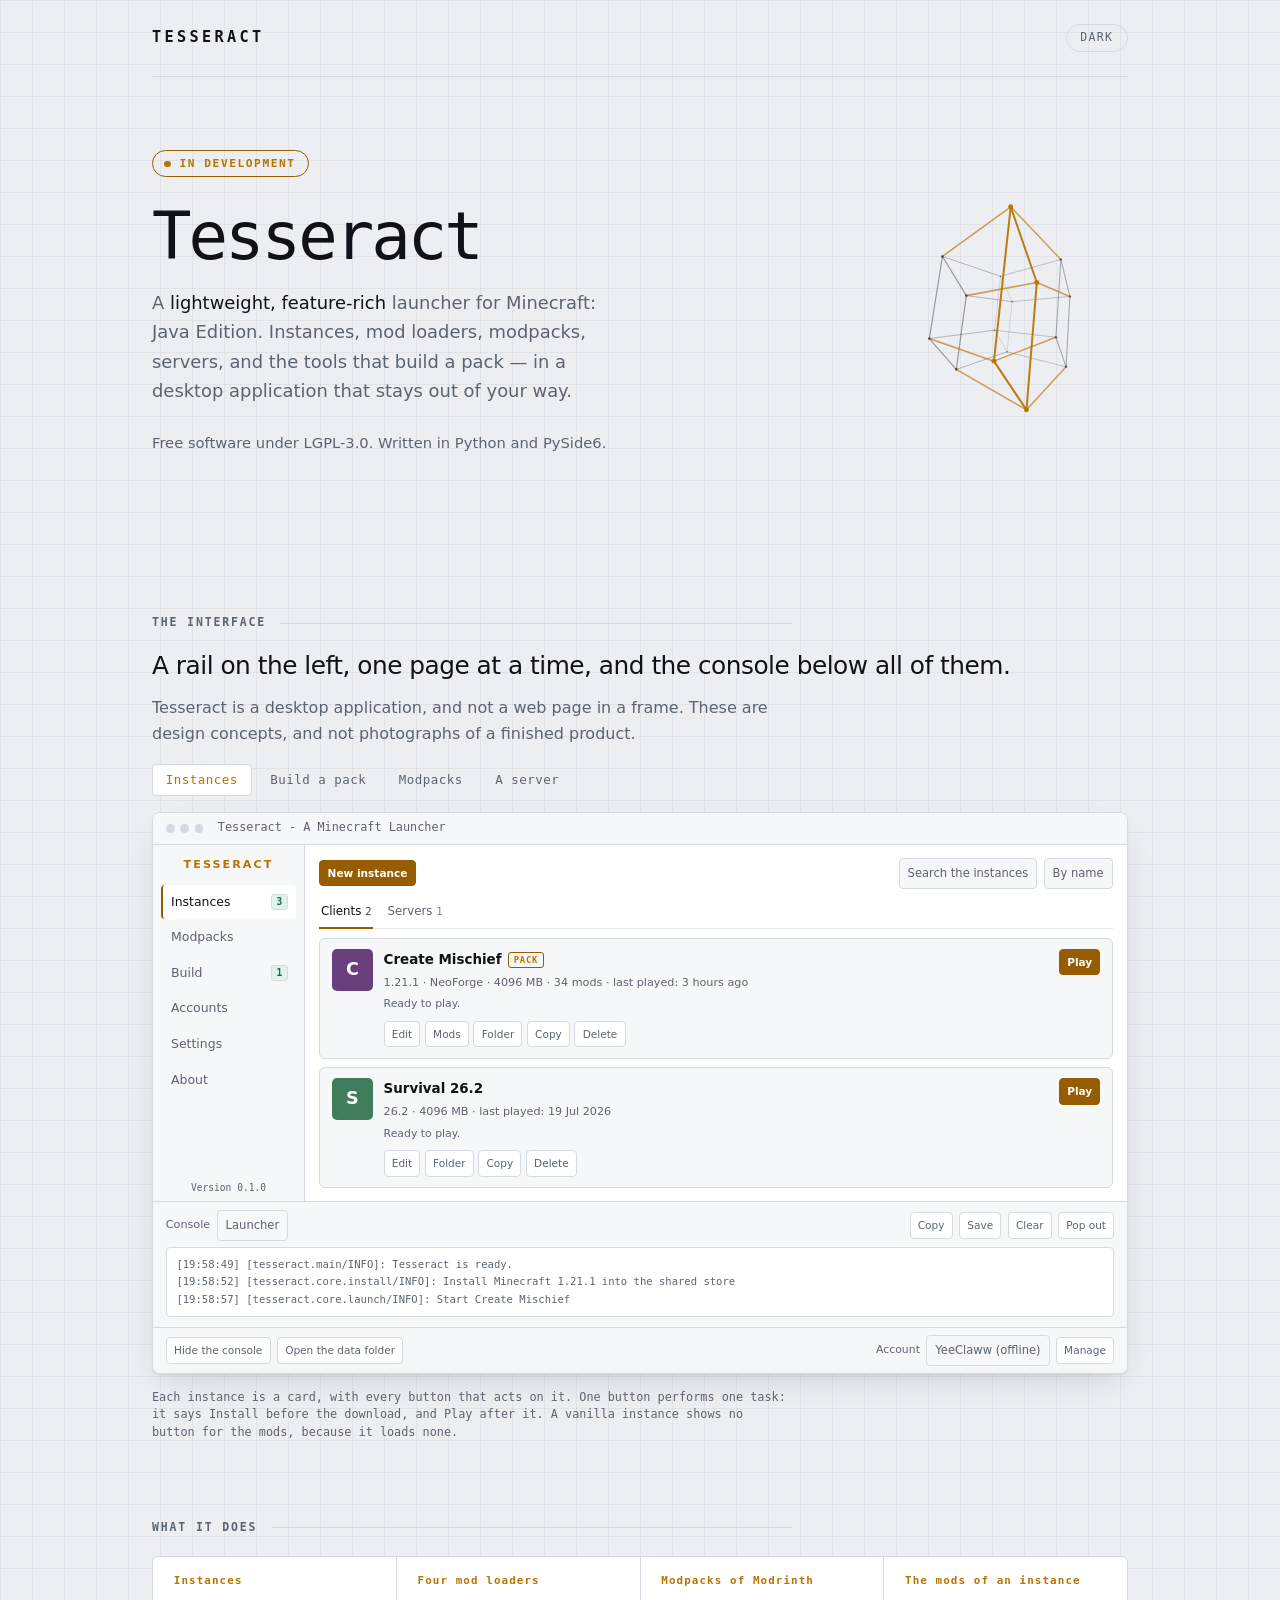
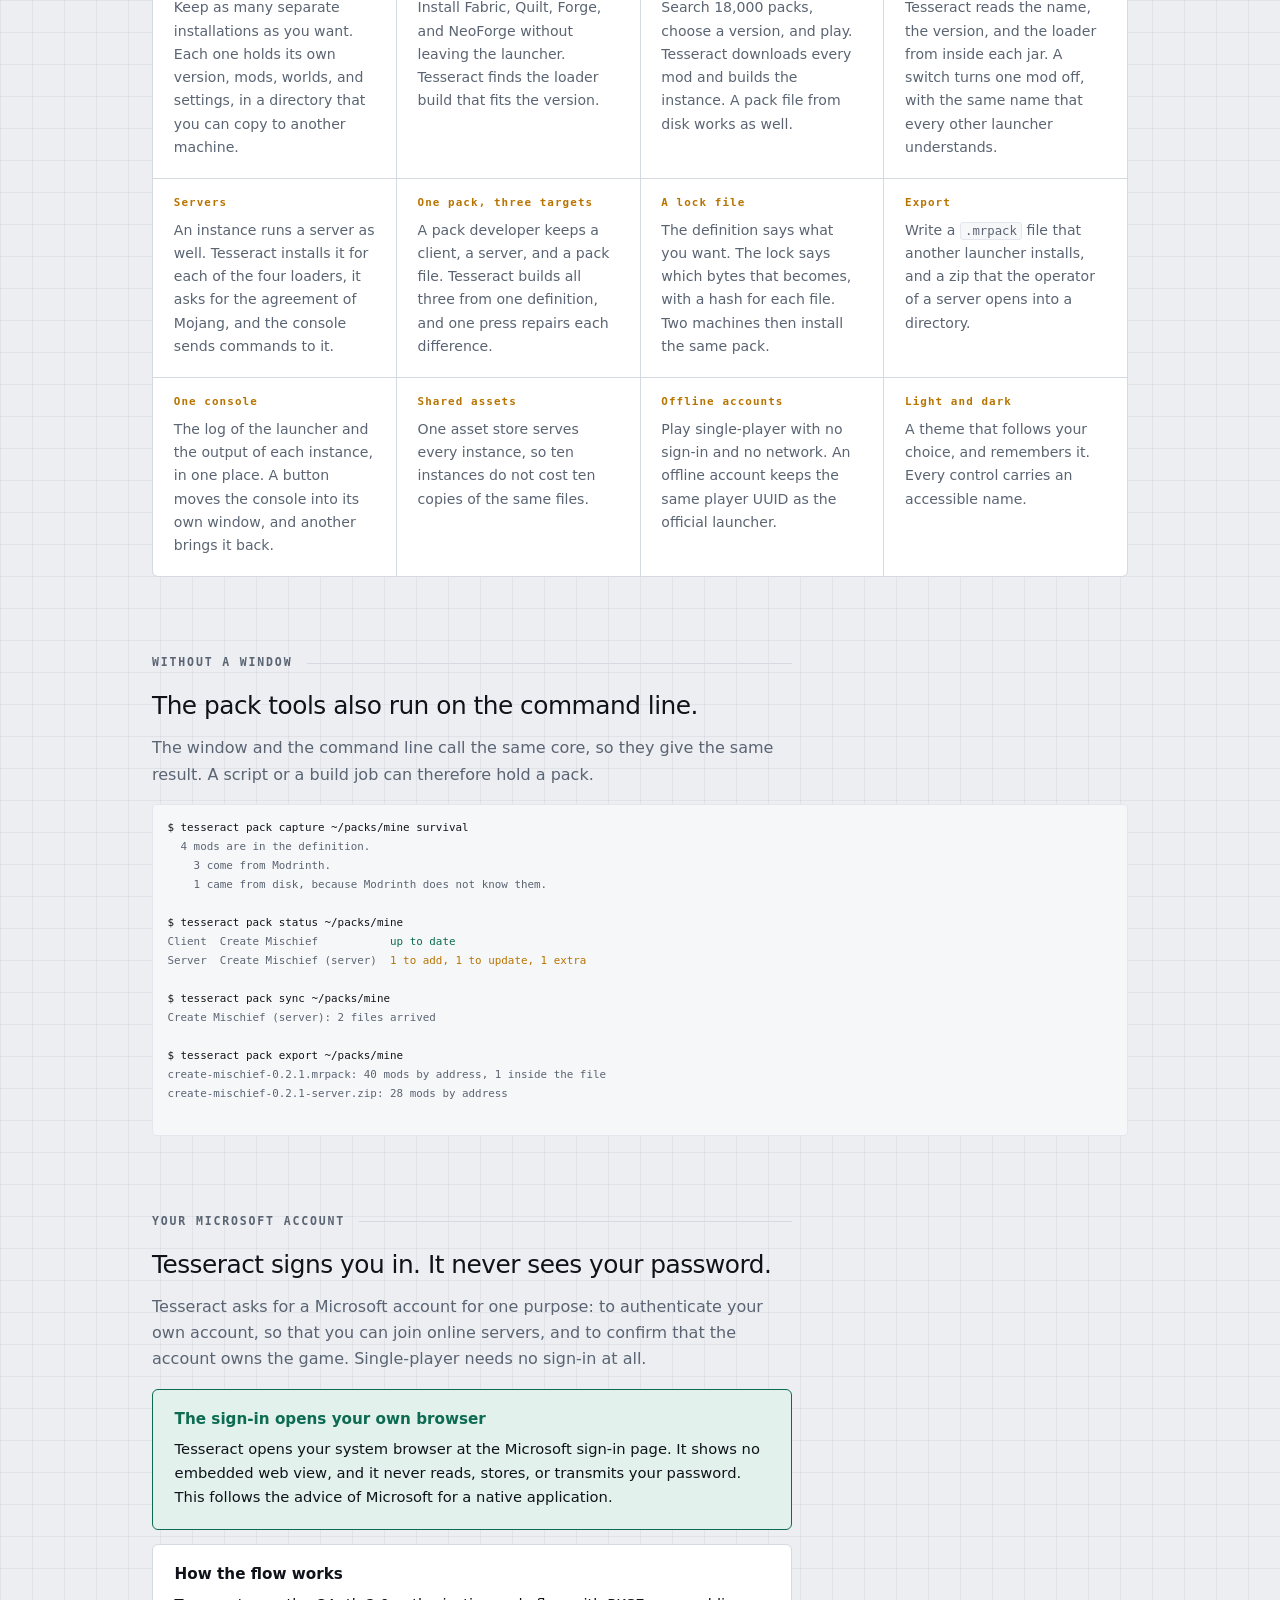
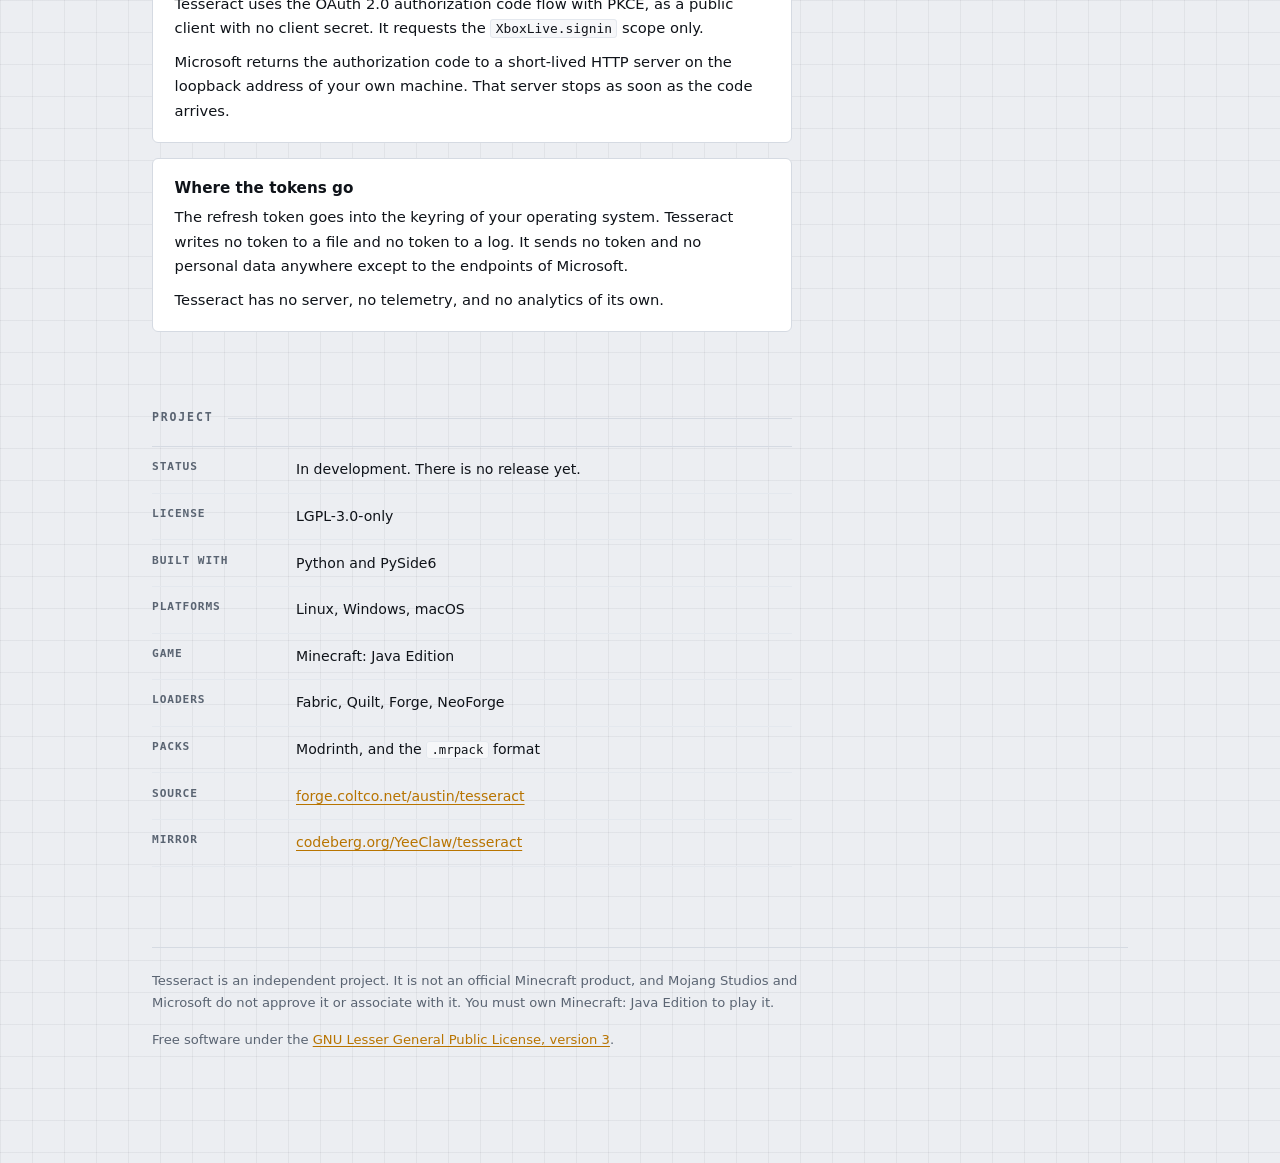
==== commit 181490bd: "feat(site): Update the site to include more expected features" ====
--- a/site/index.html
+++ b/site/index.html
@@ -28,8 +28,8 @@
       <h1>Tesseract</h1>
       <p class="lede">
         A <strong>lightweight, feature-rich</strong> launcher for Minecraft:
-        Java Edition. Instances, mod loaders, and modpacks — in a desktop
-        application that stays out of your way.
+        Java Edition. Instances, mod loaders, modpacks, servers, and the tools
+        that build a pack — in a desktop application that stays out of your way.
       </p>
       <p class="lede" style="font-size:.92rem">
         Free software under LGPL-3.0. Written in Python and PySide6.
@@ -41,20 +41,21 @@
   <!-- ============================ Interface ============================ -->
 
   <section>
-    <p class="eyebrow">Interface concept</p>
-    <h2>One window. Your instances on the left, the game one button away.</h2>
+    <p class="eyebrow">The interface</p>
+    <h2>A rail on the left, one page at a time, and the console below all of them.</h2>
     <p style="color:var(--muted)">
-      Tesseract is a two-pane desktop application, not a web page in a frame.
-      These are design concepts, and not photographs of a finished product.
+      Tesseract is a desktop application, and not a web page in a frame. These
+      are design concepts, and not photographs of a finished product.
     </p>
 
-    <div class="tabs" role="tablist" aria-label="Interface states">
-      <button class="tab" role="tab" aria-selected="true"  aria-controls="s1" id="t1" type="button">Library</button>
-      <button class="tab" role="tab" aria-selected="false" aria-controls="s2" id="t2" type="button">Installing</button>
-      <button class="tab" role="tab" aria-selected="false" aria-controls="s3" id="t3" type="button">New instance</button>
-    </div>
-
-    <!-- ---- 1. Library ---- -->
+    <div class="tabs" role="tablist" aria-label="The pages of the launcher">
+      <button class="tab" role="tab" aria-selected="true"  aria-controls="s1" id="t1" type="button">Instances</button>
+      <button class="tab" role="tab" aria-selected="false" aria-controls="s2" id="t2" type="button">Build a pack</button>
+      <button class="tab" role="tab" aria-selected="false" aria-controls="s3" id="t3" type="button">Modpacks</button>
+      <button class="tab" role="tab" aria-selected="false" aria-controls="s4" id="t4" type="button">A server</button>
+    </div>
+
+    <!-- ---- 1. Instances ---- -->
     <div class="shot is-active" id="s1" role="tabpanel" aria-labelledby="t1">
       <div class="frame">
       <div class="app">
@@ -62,145 +63,308 @@
           <div class="lights"><i></i><i></i><i></i></div>
           <div class="name">Tesseract - A Minecraft Launcher</div>
         </div>
-        <div class="app-body">
-          <div class="side">
-            <div class="list">
-              <div class="row sel"><b>Survival</b><span>1.21.4 &middot; Vanilla</span></div>
-              <div class="row"><b>Fabric Performance</b><span>1.21.4 &middot; Fabric</span></div>
-              <div class="row"><b>Create Playthrough</b><span>1.20.1 &middot; NeoForge</span></div>
-              <div class="row"><b>Snapshot Testing</b><span>25w14a &middot; Vanilla</span></div>
-            </div>
-            <div class="actions">
-              <div class="btn">New instance</div>
-              <div class="btn ghost">Import a modpack</div>
-            </div>
-          </div>
-          <div class="detail">
-            <div>
-              <div class="h">Survival</div>
-              <div class="sub">Minecraft 1.21.4 &middot; Vanilla &middot; Java 21</div>
-            </div>
-            <div class="controls">
-              <span class="label">Account</span>
-              <div class="select"><span>YeeClaww</span></div>
-              <div class="btn ghost">Add an account</div>
-              <div class="spacer"></div>
-              <div class="btn primary">Install and play</div>
-            </div>
-            <div class="log">
-              Ready. The version files are complete.<br>
-              Shared asset store: <b>enabled</b><br>
-              Last played: 2 hours ago
-            </div>
-            <div class="foot">
-              <span class="check"><i>&check;</i> Share assets between instances</span>
-              <div class="spacer"></div>
-              <span>Delete</span>
-              <span>Theme</span>
-            </div>
-          </div>
-        </div>
-      </div>
-      </div>
-      <p class="caption">The instance list, the account selector, and one button that installs whatever is missing and then starts the game.</p>
-    </div>
-
-    <!-- ---- 2. Installing ---- -->
+        <div class="app-body2">
+          <div class="rail">
+            <div class="rail-mark">TESSERACT</div>
+            <div class="rail-item on">Instances <span class="rail-badge">3</span></div>
+            <div class="rail-item">Modpacks</div>
+            <div class="rail-item">Build <span class="rail-badge">1</span></div>
+            <div class="rail-item">Accounts</div>
+            <div class="rail-item">Settings</div>
+            <div class="rail-item">About</div>
+            <div class="rail-foot">Version 0.1.0</div>
+          </div>
+          <div class="page">
+            <div class="page-head">
+              <span class="mini go">New instance</span>
+              <span class="spacer" style="flex:1"></span>
+              <span class="field-mock">Search the instances</span>
+              <span class="field-mock">By name</span>
+            </div>
+            <div class="kindtabs">
+              <span class="kindtab on">Clients <i>2</i></span>
+              <span class="kindtab">Servers <i>1</i></span>
+            </div>
+            <div class="cards">
+              <div class="card">
+                <div class="card-icon" style="background:#6a3f7d">C</div>
+                <div class="card-main">
+                  <div class="card-title">Create Mischief <span class="mark pack">PACK</span></div>
+                  <div class="card-facts">1.21.1 &middot; NeoForge &middot; 4096 MB &middot; 34 mods &middot; last played: 3 hours ago</div>
+                  <div class="card-state">Ready to play.</div>
+                  <div class="card-actions">
+                    <span class="mini">Edit</span><span class="mini">Mods</span>
+                    <span class="mini">Folder</span><span class="mini">Copy</span>
+                    <span class="mini">Delete</span>
+                  </div>
+                </div>
+                <div class="card-side"><span class="mini go">Play</span></div>
+              </div>
+              <div class="card">
+                <div class="card-icon" style="background:#3f7d5c">S</div>
+                <div class="card-main">
+                  <div class="card-title">Survival 26.2</div>
+                  <div class="card-facts">26.2 &middot; 4096 MB &middot; last played: 19 Jul 2026</div>
+                  <div class="card-state">Ready to play.</div>
+                  <div class="card-actions">
+                    <span class="mini">Edit</span><span class="mini">Folder</span>
+                    <span class="mini">Copy</span><span class="mini">Delete</span>
+                  </div>
+                </div>
+                <div class="card-side"><span class="mini go">Play</span></div>
+              </div>
+            </div>
+          </div>
+        </div>
+        <div class="dock">
+          <div class="dock-head">
+            <span class="who">Console</span>
+            <span class="field-mock">Launcher</span>
+            <span class="spacer"></span>
+            <span class="mini">Copy</span><span class="mini">Save</span>
+            <span class="mini">Clear</span><span class="mini">Pop out</span>
+          </div>
+          <div class="dock-log">[19:58:49] [tesseract.main/INFO]: Tesseract is ready.
+[19:58:52] [tesseract.core.install/INFO]: Install Minecraft 1.21.1 into the shared store
+[19:58:57] [tesseract.core.launch/INFO]: Start Create Mischief</div>
+        </div>
+        <div class="statusbar">
+          <span class="mini">Hide the console</span>
+          <span class="mini">Open the data folder</span>
+          <span class="spacer"></span>
+          <span>Account</span>
+          <span class="field-mock">YeeClaww (offline)</span>
+          <span class="mini">Manage</span>
+        </div>
+      </div>
+      </div>
+      <p class="caption">
+        Each instance is a card, with every button that acts on it. One button
+        performs one task: it says Install before the download, and Play after
+        it. A vanilla instance shows no button for the mods, because it loads
+        none.
+      </p>
+    </div>
+
+    <!-- ---- 2. Build a pack ---- -->
     <div class="shot" id="s2" role="tabpanel" aria-labelledby="t2" hidden>
       <div class="frame">
       <div class="app">
         <div class="app-bar">
           <div class="lights"><i></i><i></i><i></i></div>
-          <div class="name">Tesseract - A Minecraft Launcher</div>
-        </div>
-        <div class="app-body">
-          <div class="side">
-            <div class="list">
-              <div class="row"><b>Survival</b><span>1.21.4 &middot; Vanilla</span></div>
-              <div class="row sel"><b>Fabric Performance</b><span>1.21.4 &middot; Fabric</span></div>
-              <div class="row"><b>Create Playthrough</b><span>1.20.1 &middot; NeoForge</span></div>
-              <div class="row"><b>Snapshot Testing</b><span>25w14a &middot; Vanilla</span></div>
-            </div>
-            <div class="actions">
-              <div class="btn">New instance</div>
-              <div class="btn ghost">Import a modpack</div>
-            </div>
-          </div>
-          <div class="detail">
-            <div>
-              <div class="h">Fabric Performance</div>
-              <div class="sub">Minecraft 1.21.4 &middot; Fabric 0.16.10 &middot; Java 21</div>
-            </div>
-            <div class="controls">
-              <span class="label">Account</span>
-              <div class="select"><span>YeeClaww</span></div>
-              <div class="btn ghost">Add an account</div>
-              <div class="spacer"></div>
-              <div class="btn primary">Cancel</div>
-            </div>
-            <div>
-              <div class="barline"><span>Download the assets</span><span>68%</span></div>
-              <div class="bar"><i style="width:68%"></i></div>
-            </div>
-            <div class="log">
-              <b>&check;</b> Read the version manifest<br>
-              <b>&check;</b> Download the client, 1.21.4<br>
-              <b>&check;</b> Install Fabric 0.16.10<br>
-              <b>&check;</b> Check Java 21<br>
-              <em>&rarr;</em> Download the assets &mdash; 1,412 of 2,079 files
-            </div>
-            <div class="foot">
-              <span class="check"><i>&check;</i> Share assets between instances</span>
-              <div class="spacer"></div>
-              <span>Delete</span>
-              <span>Theme</span>
-            </div>
-          </div>
-        </div>
-      </div>
-      </div>
-      <p class="caption">Every download reports progress. The work happens off the interface thread, so the window never freezes.</p>
-    </div>
-
-    <!-- ---- 3. New instance ---- -->
+          <div class="name">Tesseract - Build</div>
+        </div>
+        <div class="app-body2">
+          <div class="rail">
+            <div class="rail-mark">TESSERACT</div>
+            <div class="rail-item">Instances <span class="rail-badge">3</span></div>
+            <div class="rail-item">Modpacks</div>
+            <div class="rail-item on">Build <span class="rail-badge">1</span></div>
+            <div class="rail-item">Accounts</div>
+            <div class="rail-item">Settings</div>
+            <div class="rail-item">About</div>
+            <div class="rail-foot">Version 0.1.0</div>
+          </div>
+          <div class="page">
+            <div class="page-title">Build</div>
+            <p class="page-note">
+              One definition builds three targets: the client that you play, the
+              server that you test, and the pack file that you give away.
+            </p>
+            <div class="page-head">
+              <span class="mini go">New pack</span>
+              <span class="mini">Capture an instance</span>
+              <span class="mini">Open a pack folder</span>
+            </div>
+            <div class="cards">
+              <div class="card" style="display:block">
+                <div class="card-title">Create Mischief <span class="mark">PACK</span></div>
+                <div class="card-facts">Minecraft 1.21.1 &middot; NeoForge &middot; 34 mods</div>
+                <div class="card-state">Locked: 41 files, 41 client and 28 server. 9 have no side from Modrinth.</div>
+                <div class="targets">
+                  <span class="who">CLIENT</span><span class="what">Create Mischief</span><span class="ok">up to date</span>
+                  <span class="who">SERVER</span><span class="what">Create Mischief (server)</span><span class="drift">1 to add, 1 to update, 1 extra</span>
+                  <span class="who">FILE</span><span class="what">The pack file</span><span class="ok">0.2.1: a pack file and a server pack</span>
+                </div>
+                <div class="card-actions">
+                  <span class="mini go">Sync every target</span>
+                  <span class="mini">Differences</span>
+                  <span class="mini">Update the client</span>
+                  <span class="mini">Update the server</span>
+                  <span class="mini">Export</span>
+                </div>
+                <div class="card-actions">
+                  <span class="mini">Add mods</span>
+                  <span class="mini">Check for updates</span>
+                  <span class="mini">Lock</span>
+                  <span class="mini">Folder</span>
+                  <span class="mini">Forget</span>
+                </div>
+              </div>
+            </div>
+          </div>
+        </div>
+        <div class="statusbar">
+          <span class="mini">Hide the console</span>
+          <span class="spacer"></span>
+          <span>Account</span>
+          <span class="field-mock">YeeClaww (offline)</span>
+        </div>
+      </div>
+      </div>
+      <p class="caption">
+        A pack developer keeps a client, a server, and a pack file. Tesseract
+        reads each one against the lock, and it names the difference. One press
+        repairs every target. A mod that the lock does not name stays, because
+        that mod is often the work of a person.
+      </p>
+    </div>
+
+    <!-- ---- 3. Modpacks ---- -->
     <div class="shot" id="s3" role="tabpanel" aria-labelledby="t3" hidden>
       <div class="frame">
       <div class="app">
         <div class="app-bar">
           <div class="lights"><i></i><i></i><i></i></div>
-          <div class="name">New instance</div>
-        </div>
-        <div class="form">
-          <div class="field">
-            <span class="label">Name</span>
-            <div class="input">Create Playthrough</div>
-          </div>
-          <div class="field">
-            <span class="label">Minecraft version</span>
-            <div class="select" style="min-width:auto"><span>1.20.1 &nbsp;&middot;&nbsp; Release</span></div>
-          </div>
-          <div class="field">
-            <span class="label">Mod loader</span>
-            <div class="chips">
-              <span class="chip">None</span>
-              <span class="chip">Fabric</span>
-              <span class="chip">Quilt</span>
-              <span class="chip on">NeoForge</span>
-            </div>
-          </div>
-          <div class="field">
-            <span class="label">Loader version</span>
-            <div class="select" style="min-width:auto"><span>47.1.106 &nbsp;&middot;&nbsp; Recommended</span></div>
-          </div>
-          <div class="controls" style="border:0;padding:0">
-            <div class="spacer"></div>
-            <div class="btn ghost">Cancel</div>
-            <div class="btn primary">Create</div>
-          </div>
-        </div>
-      </div>
-      </div>
-      <p class="caption">Pick a version, pick a loader. Tesseract resolves the rest when you first press play.</p>
+          <div class="name">Tesseract - Modpacks</div>
+        </div>
+        <div class="app-body2">
+          <div class="rail">
+            <div class="rail-mark">TESSERACT</div>
+            <div class="rail-item">Instances <span class="rail-badge">3</span></div>
+            <div class="rail-item on">Modpacks</div>
+            <div class="rail-item">Build <span class="rail-badge">1</span></div>
+            <div class="rail-item">Accounts</div>
+            <div class="rail-item">Settings</div>
+            <div class="rail-item">About</div>
+            <div class="rail-foot">Version 0.1.0</div>
+          </div>
+          <div class="page">
+            <div class="page-title">Modpacks</div>
+            <p class="page-note">
+              Search the modpacks of Modrinth, and install one with the version
+              that you choose.
+            </p>
+            <div class="page-head">
+              <span class="field-mock grow">Search the modpacks of Modrinth</span>
+              <span class="field-mock">Best match</span>
+              <span class="field-mock">Any loader</span>
+              <span class="field-mock">Any version</span>
+            </div>
+            <div>
+              <div class="hit">
+                <span class="thumb"></span>
+                <span class="who"><b>Fabulously Optimized</b><span>robotkoer &middot; 16.0M downloads &middot; Minecraft 26.2</span></span>
+                <span class="mini go">Install</span>
+              </div>
+              <div class="hit">
+                <span class="thumb"></span>
+                <span class="who"><b>Cobblemon Official Modpack</b><span>CobbledStudios &middot; 9.8M downloads &middot; Minecraft 1.21.1</span></span>
+                <span class="mini go">Install</span>
+              </div>
+              <div class="hit">
+                <span class="thumb"></span>
+                <span class="who"><b>Better MC [FABRIC]</b><span>SHXRKIE &middot; 3.1M downloads &middot; Minecraft 1.20.1</span></span>
+                <span class="mini go">Install</span>
+              </div>
+            </div>
+            <div class="pager">
+              <span class="pg step off">Previous</span>
+              <span class="pg on">1</span><span class="pg">2</span><span class="pg">3</span>
+              <span class="gap">&hellip;</span><span class="pg">908</span>
+              <span class="pg step">Next</span>
+            </div>
+            <div class="page-note" style="text-align:center">1 to 20 of 18,147 modpacks &middot; page 1 of 908</div>
+          </div>
+        </div>
+        <div class="statusbar">
+          <span class="mini">Hide the console</span>
+          <span class="spacer"></span>
+          <span>Account</span>
+          <span class="field-mock">YeeClaww (offline)</span>
+        </div>
+      </div>
+      </div>
+      <p class="caption">
+        The results come in pages, and each page replaces the list. A list that
+        only grows hides how much a search found, and it gives no way back to a
+        pack that you passed.
+      </p>
+    </div>
+
+    <!-- ---- 4. A server ---- -->
+    <div class="shot" id="s4" role="tabpanel" aria-labelledby="t4" hidden>
+      <div class="frame">
+      <div class="app">
+        <div class="app-bar">
+          <div class="lights"><i></i><i></i><i></i></div>
+          <div class="name">Tesseract - A Minecraft Launcher</div>
+        </div>
+        <div class="app-body2">
+          <div class="rail">
+            <div class="rail-mark">TESSERACT</div>
+            <div class="rail-item on">Instances <span class="rail-badge">3</span></div>
+            <div class="rail-item">Modpacks</div>
+            <div class="rail-item">Build <span class="rail-badge">1</span></div>
+            <div class="rail-item">Accounts</div>
+            <div class="rail-item">Settings</div>
+            <div class="rail-item">About</div>
+            <div class="rail-foot">Version 0.1.0</div>
+          </div>
+          <div class="page">
+            <div class="kindtabs">
+              <span class="kindtab">Clients <i>2</i></span>
+              <span class="kindtab on">Servers <i>1</i></span>
+            </div>
+            <div class="cards">
+              <div class="card">
+                <div class="card-icon" style="background:#7d3f4f">C</div>
+                <div class="card-main">
+                  <div class="card-title">
+                    Create Mischief (server)
+                    <span class="mark server">SERVER</span>
+                    <span class="mark pack">PACK</span>
+                  </div>
+                  <div class="card-facts">1.21.1 &middot; NeoForge &middot; Server &middot; 4096 MB &middot; 28 mods</div>
+                  <div class="card-state">This server runs now.</div>
+                  <div class="card-actions">
+                    <span class="mini">Edit</span><span class="mini">Mods</span>
+                    <span class="mini">Folder</span><span class="mini">Copy</span>
+                    <span class="mini">Delete</span>
+                  </div>
+                </div>
+                <div class="card-side"><span class="mini warn">Stop</span></div>
+              </div>
+            </div>
+          </div>
+        </div>
+        <div class="dock">
+          <div class="dock-head">
+            <span class="who">Console</span>
+            <span class="field-mock">Create Mischief (server)</span>
+            <span class="spacer"></span>
+            <span class="mini">Copy</span><span class="mini">Save</span>
+            <span class="mini">Clear</span><span class="mini">Pop out</span>
+          </div>
+          <div class="dock-log">[19:58:05] [ServerMain/INFO]: Starting minecraft server version 1.21.1
+[19:58:06] [Server thread/INFO]: Preparing level "world"
+<b>[19:58:08] [Server thread/INFO]: Done (2.309s)! For help, type "help"</b>
+[19:58:20] [Server thread/INFO]: YeeClaww joined the game</div>
+          <div class="dock-input">say the pack is live</div>
+        </div>
+        <div class="statusbar">
+          <span class="mini">Hide the console</span>
+          <span class="spacer"></span>
+          <span>Create Mischief (server) runs.</span>
+        </div>
+      </div>
+      </div>
+      <p class="caption">
+        A server is an instance with no account. Tesseract shows the agreement
+        of Mojang before the first start, and it writes <code>eula.txt</code>
+        only after you accept it. The Stop button sends the word
+        <code>stop</code>, so the server saves every world.
+      </p>
     </div>
   </section>
 
@@ -211,15 +375,39 @@
     <div class="grid">
       <div class="cell">
         <span class="n">Instances</span>
-        <p>Keep as many separate installations as you want. Each one has its own version, mods, worlds, and settings.</p>
-      </div>
-      <div class="cell">
-        <span class="n">Mod loaders</span>
-        <p>Install Fabric, Quilt, and NeoForge without leaving the launcher. Tesseract finds the right loader build for the version.</p>
-      </div>
-      <div class="cell">
-        <span class="n">Modpacks</span>
-        <p>Import a modpack and play it. The launcher downloads the mods and builds the instance for you.</p>
+        <p>Keep as many separate installations as you want. Each one holds its own version, mods, worlds, and settings, in a directory that you can copy to another machine.</p>
+      </div>
+      <div class="cell">
+        <span class="n">Four mod loaders</span>
+        <p>Install Fabric, Quilt, Forge, and NeoForge without leaving the launcher. Tesseract finds the loader build that fits the version.</p>
+      </div>
+      <div class="cell">
+        <span class="n">Modpacks of Modrinth</span>
+        <p>Search 18,000 packs, choose a version, and play. Tesseract downloads every mod and builds the instance. A pack file from disk works as well.</p>
+      </div>
+      <div class="cell">
+        <span class="n">The mods of an instance</span>
+        <p>Tesseract reads the name, the version, and the loader from inside each jar. A switch turns one mod off, with the same name that every other launcher understands.</p>
+      </div>
+      <div class="cell">
+        <span class="n">Servers</span>
+        <p>An instance runs a server as well. Tesseract installs it for each of the four loaders, it asks for the agreement of Mojang, and the console sends commands to it.</p>
+      </div>
+      <div class="cell">
+        <span class="n">One pack, three targets</span>
+        <p>A pack developer keeps a client, a server, and a pack file. Tesseract builds all three from one definition, and one press repairs each difference.</p>
+      </div>
+      <div class="cell">
+        <span class="n">A lock file</span>
+        <p>The definition says what you want. The lock says which bytes that becomes, with a hash for each file. Two machines then install the same pack.</p>
+      </div>
+      <div class="cell">
+        <span class="n">Export</span>
+        <p>Write a <code>.mrpack</code> file that another launcher installs, and a zip that the operator of a server opens into a directory.</p>
+      </div>
+      <div class="cell">
+        <span class="n">One console</span>
+        <p>The log of the launcher and the output of each instance, in one place. A button moves the console into its own window, and another brings it back.</p>
       </div>
       <div class="cell">
         <span class="n">Shared assets</span>
@@ -233,6 +421,33 @@
         <span class="n">Light and dark</span>
         <p>A theme that follows your choice, and remembers it. Every control carries an accessible name.</p>
       </div>
+    </div>
+  </section>
+
+  <!-- ============================ The command line ============================ -->
+
+  <section>
+    <p class="eyebrow">Without a window</p>
+    <h2>The pack tools also run on the command line.</h2>
+    <p style="color:var(--muted)">
+      The window and the command line call the same core, so they give the same
+      result. A script or a build job can therefore hold a pack.
+    </p>
+    <div class="cli"><i>$ tesseract pack capture ~/packs/mine survival</i>
+  4 mods are in the definition.
+    3 come from Modrinth.
+    1 came from disk, because Modrinth does not know them.
+
+<i>$ tesseract pack status ~/packs/mine</i>
+Client  Create Mischief           <b>up to date</b>
+Server  Create Mischief (server)  <em>1 to add, 1 to update, 1 extra</em>
+
+<i>$ tesseract pack sync ~/packs/mine</i>
+Create Mischief (server): 2 files arrived
+
+<i>$ tesseract pack export ~/packs/mine</i>
+create-mischief-0.2.1.mrpack: 40 mods by address, 1 inside the file
+create-mischief-0.2.1-server.zip: 28 mods by address
     </div>
   </section>
 
@@ -302,6 +517,10 @@
       <dd>Linux, Windows, macOS</dd>
       <dt>Game</dt>
       <dd>Minecraft: Java Edition</dd>
+      <dt>Loaders</dt>
+      <dd>Fabric, Quilt, Forge, NeoForge</dd>
+      <dt>Packs</dt>
+      <dd>Modrinth, and the <code>.mrpack</code> format</dd>
       <dt>Source</dt>
       <dd><a href="https://forge.coltco.net/austin/tesseract">forge.coltco.net/austin/tesseract</a></dd>
       <dt>Mirror</dt>
--- a/site/style.css
+++ b/site/style.css
@@ -644,3 +644,310 @@
   .tab { padding-top: .7rem; padding-bottom: .7rem; }
   .theme-toggle { padding: .6rem 1rem; }
 }
+
+/* ---------------------------------------------------------------
+   The mock of the launcher, second version.
+
+   The launcher holds a rail on the left, one page at a time, and a
+   console below every page. These rules draw that shape. The older
+   rules above draw the two-pane window of the first concept, and the
+   page no longer uses them.
+   --------------------------------------------------------------- */
+
+.app-body2 {
+  display: grid;
+  grid-template-columns: 9.5rem 1fr;
+  min-height: 22rem;
+}
+
+/* The rail. */
+.rail {
+  border-right: 1px solid var(--line);
+  background: var(--panel-2);
+  display: flex;
+  flex-direction: column;
+  padding: .7rem .5rem .5rem;
+  gap: .1rem;
+}
+
+.rail-mark {
+  font: 700 .7rem/1 var(--sans);
+  letter-spacing: .18em;
+  color: var(--accent-hi);
+  text-align: center;
+  padding: .2rem 0 .8rem;
+}
+
+.rail-item {
+  display: flex;
+  align-items: center;
+  gap: .4rem;
+  padding: .42rem .5rem;
+  border-radius: 4px;
+  border-left: 2px solid transparent;
+  color: var(--muted);
+  font-size: .78rem;
+}
+
+.rail-item.on {
+  background: var(--panel);
+  border-left-color: var(--accent);
+  color: var(--ink);
+  font-weight: 500;
+}
+
+.rail-badge {
+  margin-left: auto;
+  background: var(--ok-bg);
+  border: 1px solid var(--line);
+  border-radius: 3px;
+  color: var(--ok);
+  font: 700 .6rem/1 var(--mono);
+  padding: .15rem .3rem;
+}
+
+.rail-foot {
+  margin-top: auto;
+  color: var(--muted);
+  font: .6rem/1 var(--mono);
+  text-align: center;
+  padding-top: .5rem;
+}
+
+/* One page. */
+.page {
+  display: flex;
+  flex-direction: column;
+  gap: .55rem;
+  padding: .8rem .9rem;
+  min-width: 0;
+}
+
+.page-title { font: 600 1rem/1.2 var(--sans); }
+
+.page-note { color: var(--muted); font-size: .74rem; margin: -.3rem 0 .1rem; }
+
+.page-head { display: flex; align-items: center; gap: .4rem; flex-wrap: wrap; }
+
+.field-mock {
+  border: 1px solid var(--line);
+  border-radius: 4px;
+  background: var(--panel-2);
+  color: var(--muted);
+  font-size: .72rem;
+  padding: .32rem .5rem;
+}
+
+.field-mock.grow { flex: 1; min-width: 6rem; }
+
+/* The two tabs that separate the clients from the servers. */
+.kindtabs { display: flex; gap: .8rem; border-bottom: 1px solid var(--line-soft); }
+
+.kindtab {
+  color: var(--muted);
+  font-size: .74rem;
+  font-weight: 500;
+  padding: .25rem .1rem .35rem;
+  border-bottom: 2px solid transparent;
+  margin-bottom: -1px;
+}
+
+.kindtab.on { color: var(--ink); border-bottom-color: var(--accent); }
+
+.kindtab i { font-style: normal; font-family: var(--mono); font-size: .66rem; opacity: .8; }
+
+/* The card of one instance, and the card of one pack. */
+.cards { display: flex; flex-direction: column; gap: .5rem; }
+
+.card {
+  border: 1px solid var(--line);
+  border-radius: 6px;
+  background: var(--panel-2);
+  padding: .65rem .7rem;
+  display: flex;
+  gap: .65rem;
+}
+
+.card-icon {
+  width: 2.6rem; height: 2.6rem;
+  border-radius: 5px;
+  display: grid;
+  place-items: center;
+  font: 700 1.1rem/1 var(--sans);
+  color: #fff;
+  flex: none;
+}
+
+.card-main { flex: 1; min-width: 0; display: flex; flex-direction: column; gap: .18rem; }
+
+.card-title {
+  display: flex; align-items: center; gap: .4rem; flex-wrap: wrap;
+  font-weight: 600; font-size: .84rem;
+}
+
+.mark {
+  border: 1px solid var(--line);
+  border-radius: 3px;
+  font: 700 .55rem/1 var(--mono);
+  letter-spacing: .09em;
+  padding: .16rem .3rem;
+  color: var(--muted);
+}
+
+.mark.pack { color: var(--accent-hi); border-color: var(--accent); }
+.mark.server { color: var(--ok); border-color: var(--ok); }
+
+.card-facts { color: var(--muted); font-size: .7rem; }
+.card-state { color: var(--muted); font-size: .68rem; }
+
+.card-actions { display: flex; gap: .28rem; flex-wrap: wrap; margin-top: .3rem; }
+
+.mini {
+  border: 1px solid var(--line);
+  border-radius: 4px;
+  background: var(--panel);
+  color: var(--muted);
+  font-size: .66rem;
+  padding: .22rem .45rem;
+}
+
+.mini.go {
+  background: var(--accent);
+  border-color: var(--accent);
+  color: var(--on-accent);
+  font-weight: 600;
+}
+
+.mini.warn { color: var(--accent-hi); border-color: var(--accent); }
+
+.card-side { display: flex; flex-direction: column; gap: .3rem; flex: none; }
+
+/* The rows of the three targets of a pack. */
+.targets {
+  display: grid;
+  grid-template-columns: 3.2rem auto 1fr;
+  gap: .12rem .5rem;
+  font-size: .7rem;
+  margin: .25rem 0 .1rem;
+}
+
+.targets .who { color: var(--muted); font: 700 .58rem/1.5 var(--mono); letter-spacing: .08em; }
+.targets .what { color: var(--muted); }
+.targets .ok { color: var(--ok); font-weight: 600; }
+.targets .drift { color: var(--accent-hi); font-weight: 600; }
+
+/* A row of a search result. */
+.hit {
+  display: flex;
+  align-items: center;
+  gap: .6rem;
+  padding: .45rem .1rem;
+  border-bottom: 1px solid var(--line-soft);
+}
+
+.hit:last-of-type { border-bottom: 0; }
+
+.hit .thumb {
+  width: 1.9rem; height: 1.9rem;
+  border-radius: 4px;
+  background: var(--panel-2);
+  border: 1px solid var(--line);
+  flex: none;
+}
+
+.hit .who { flex: 1; min-width: 0; }
+.hit b { display: block; font-size: .78rem; font-weight: 600; }
+.hit span { color: var(--muted); font-size: .68rem; }
+
+/* The row of page numbers. */
+.pager { display: flex; justify-content: center; gap: .2rem; align-items: center; }
+
+.pg {
+  border: 1px solid var(--line);
+  border-radius: 4px;
+  background: var(--panel);
+  color: var(--muted);
+  font-size: .66rem;
+  min-width: 1.35rem;
+  padding: .2rem .3rem;
+  text-align: center;
+}
+
+.pg.on { background: var(--accent); border-color: var(--accent); color: var(--on-accent); font-weight: 700; }
+.pg.step { padding-inline: .5rem; }
+.pg.off { opacity: .45; }
+.pager .gap { color: var(--muted); padding: 0 .1rem; }
+
+/* The console below every page, and the bar at the end. */
+.dock {
+  border-top: 1px solid var(--line);
+  background: var(--panel-2);
+  padding: .5rem .8rem .6rem;
+  display: flex;
+  flex-direction: column;
+  gap: .35rem;
+}
+
+.dock-head { display: flex; align-items: center; gap: .4rem; }
+.dock-head .who { color: var(--muted); font-size: .7rem; }
+.dock-head .spacer { flex: 1; }
+
+.dock-log {
+  border: 1px solid var(--line);
+  border-radius: 4px;
+  background: var(--panel);
+  color: var(--muted);
+  font: .66rem/1.65 var(--mono);
+  padding: .5rem .6rem;
+  min-height: 4.2rem;
+  white-space: pre-wrap;
+}
+
+.dock-log b { color: var(--ok); font-weight: 500; }
+.dock-log em { color: var(--accent-hi); font-style: normal; }
+
+.dock-input {
+  border: 1px solid var(--accent);
+  border-radius: 4px;
+  background: var(--panel);
+  color: var(--ink);
+  font: .66rem/1 var(--mono);
+  padding: .35rem .5rem;
+}
+
+.statusbar {
+  border-top: 1px solid var(--line);
+  background: var(--panel-2);
+  display: flex;
+  align-items: center;
+  gap: .4rem;
+  padding: .45rem .8rem;
+  font-size: .68rem;
+  color: var(--muted);
+}
+
+.statusbar .spacer { flex: 1; }
+
+@media (max-width: 34rem) {
+  .app-body2 { grid-template-columns: 8.5rem 1fr; }
+}
+
+/* The commands of the pack tools. A line is wide, so this box scrolls
+   sideways in its own frame. The page itself never does. */
+.cli {
+  background: var(--panel-2);
+  border: 1px solid var(--line-soft);
+  border-radius: 4px;
+  color: var(--muted);
+  font: .68rem/1.75 var(--mono);
+  margin-top: 1rem;
+  max-width: 100%;
+  overflow-x: auto;
+  overscroll-behavior-x: contain;
+  padding: .8rem .9rem;
+  white-space: pre;
+}
+
+.cli b { color: var(--ok); font-weight: 500; }
+.cli em { color: var(--accent-hi); font-style: normal; }
+.cli i { color: var(--ink); font-style: normal; }
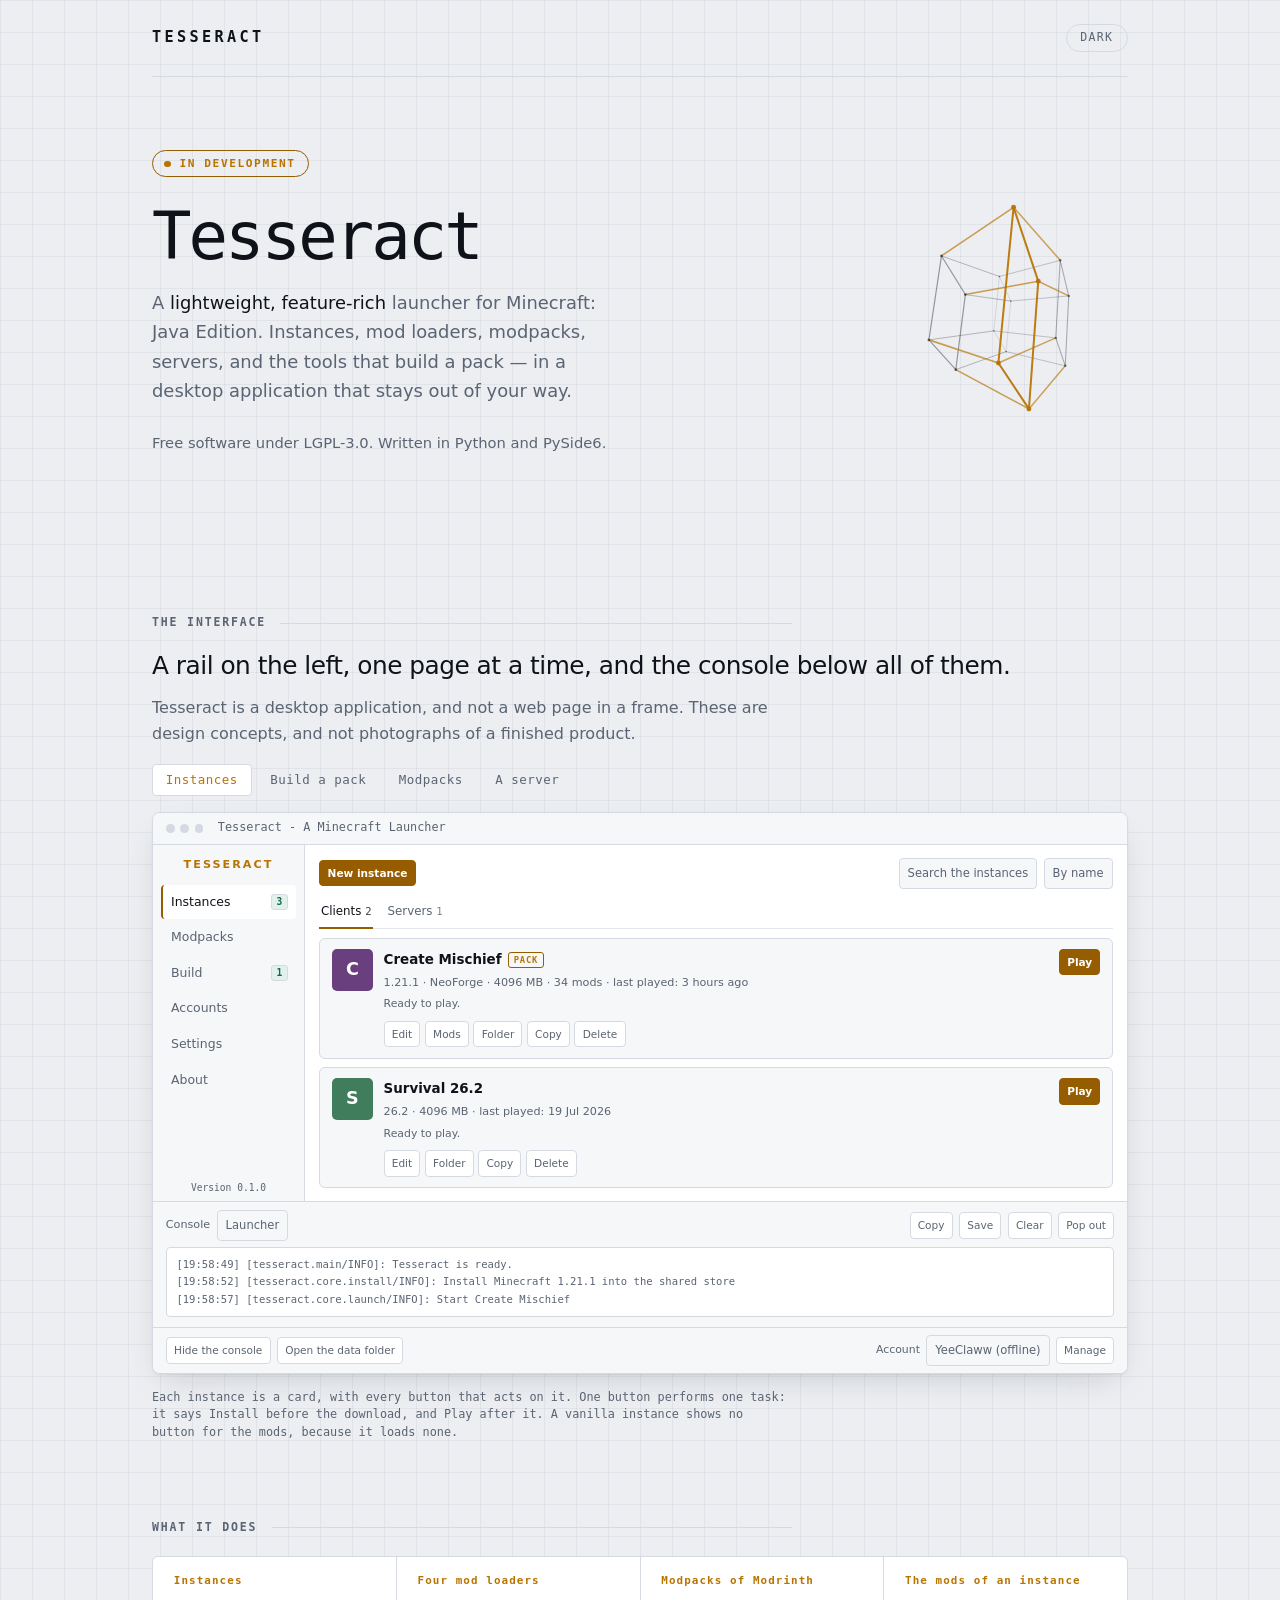
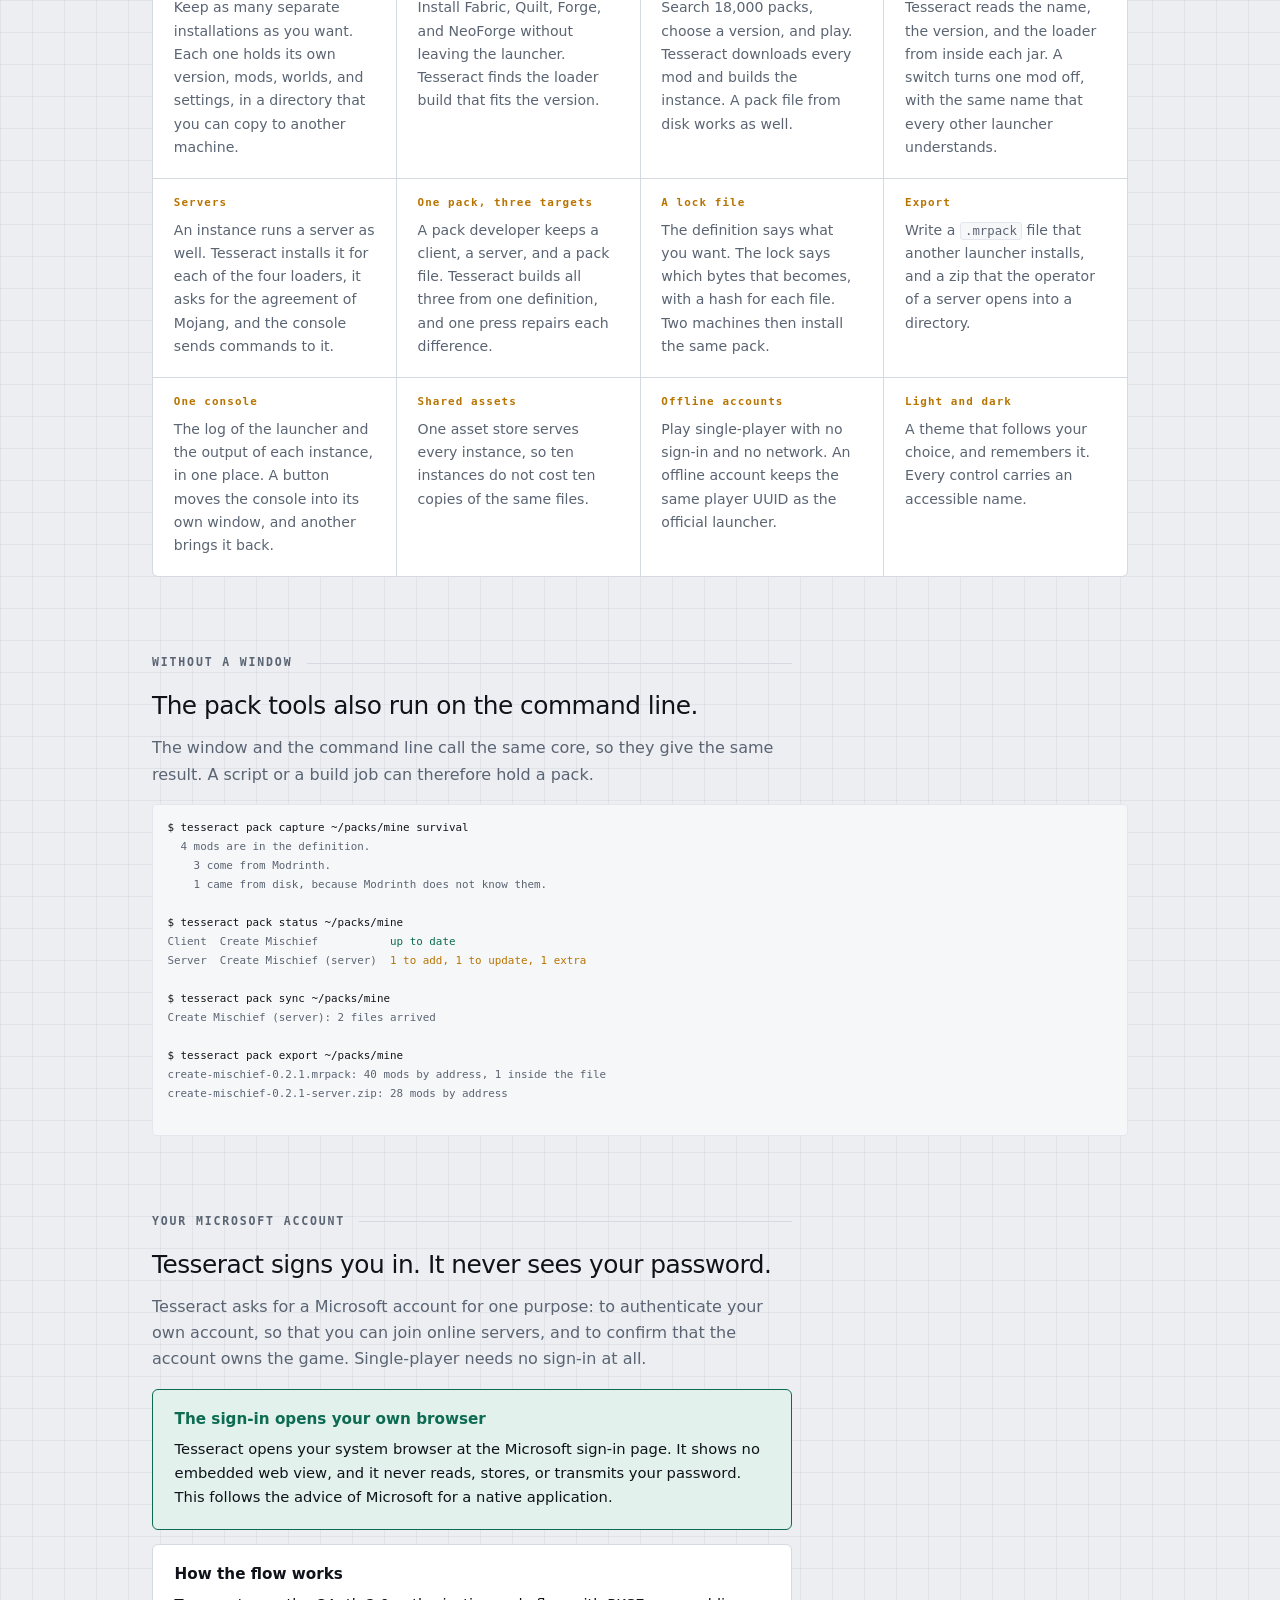
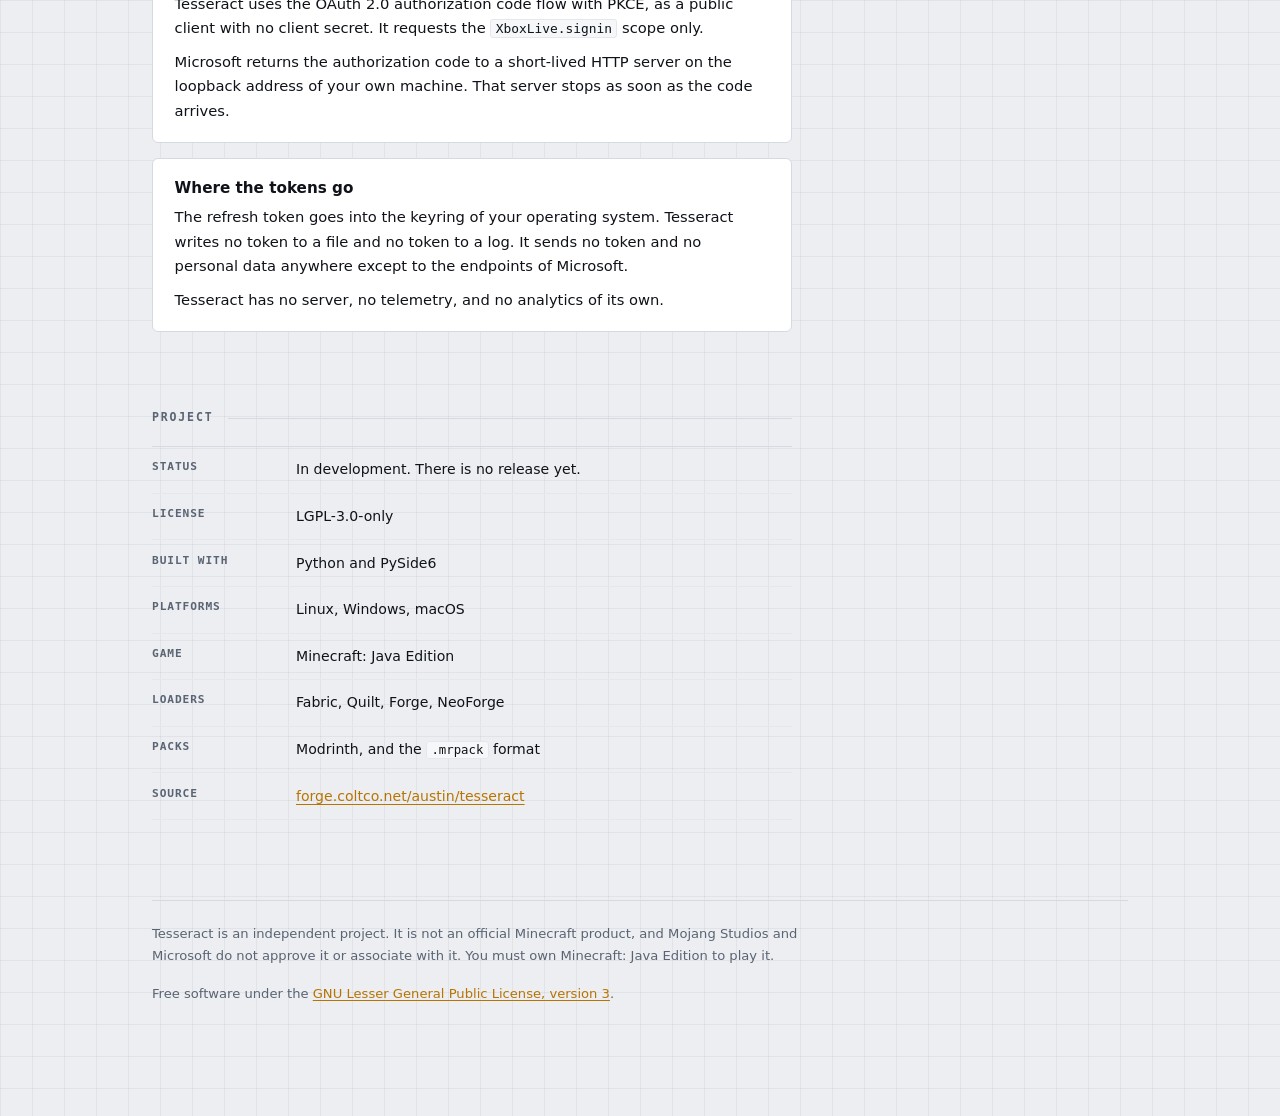
==== commit d1472190: "chore(site): Remove Codeberg mirror links" ====
--- a/site/index.html
+++ b/site/index.html
@@ -523,8 +523,6 @@
       <dd>Modrinth, and the <code>.mrpack</code> format</dd>
       <dt>Source</dt>
       <dd><a href="https://forge.coltco.net/austin/tesseract">forge.coltco.net/austin/tesseract</a></dd>
-      <dt>Mirror</dt>
-      <dd><a href="https://codeberg.org/YeeClaw/tesseract">codeberg.org/YeeClaw/tesseract</a></dd>
     </dl>
   </section>
 
